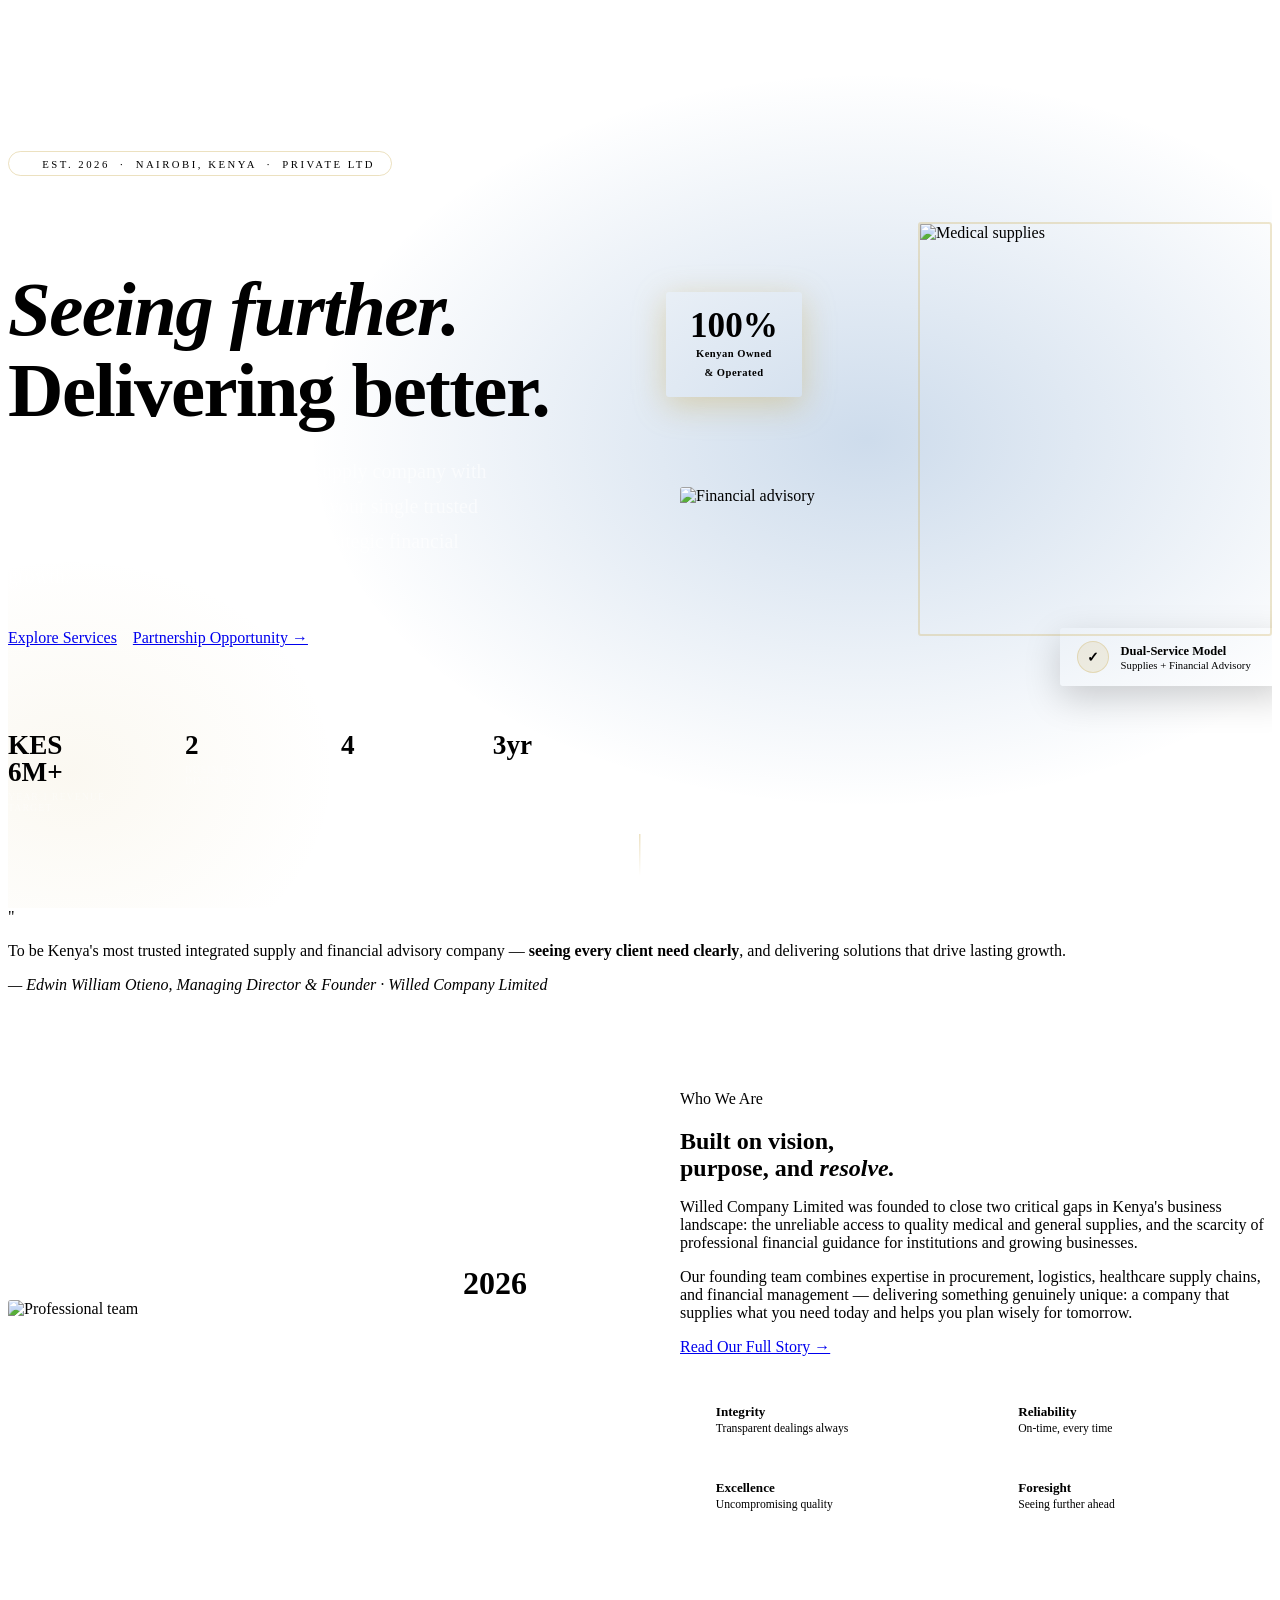
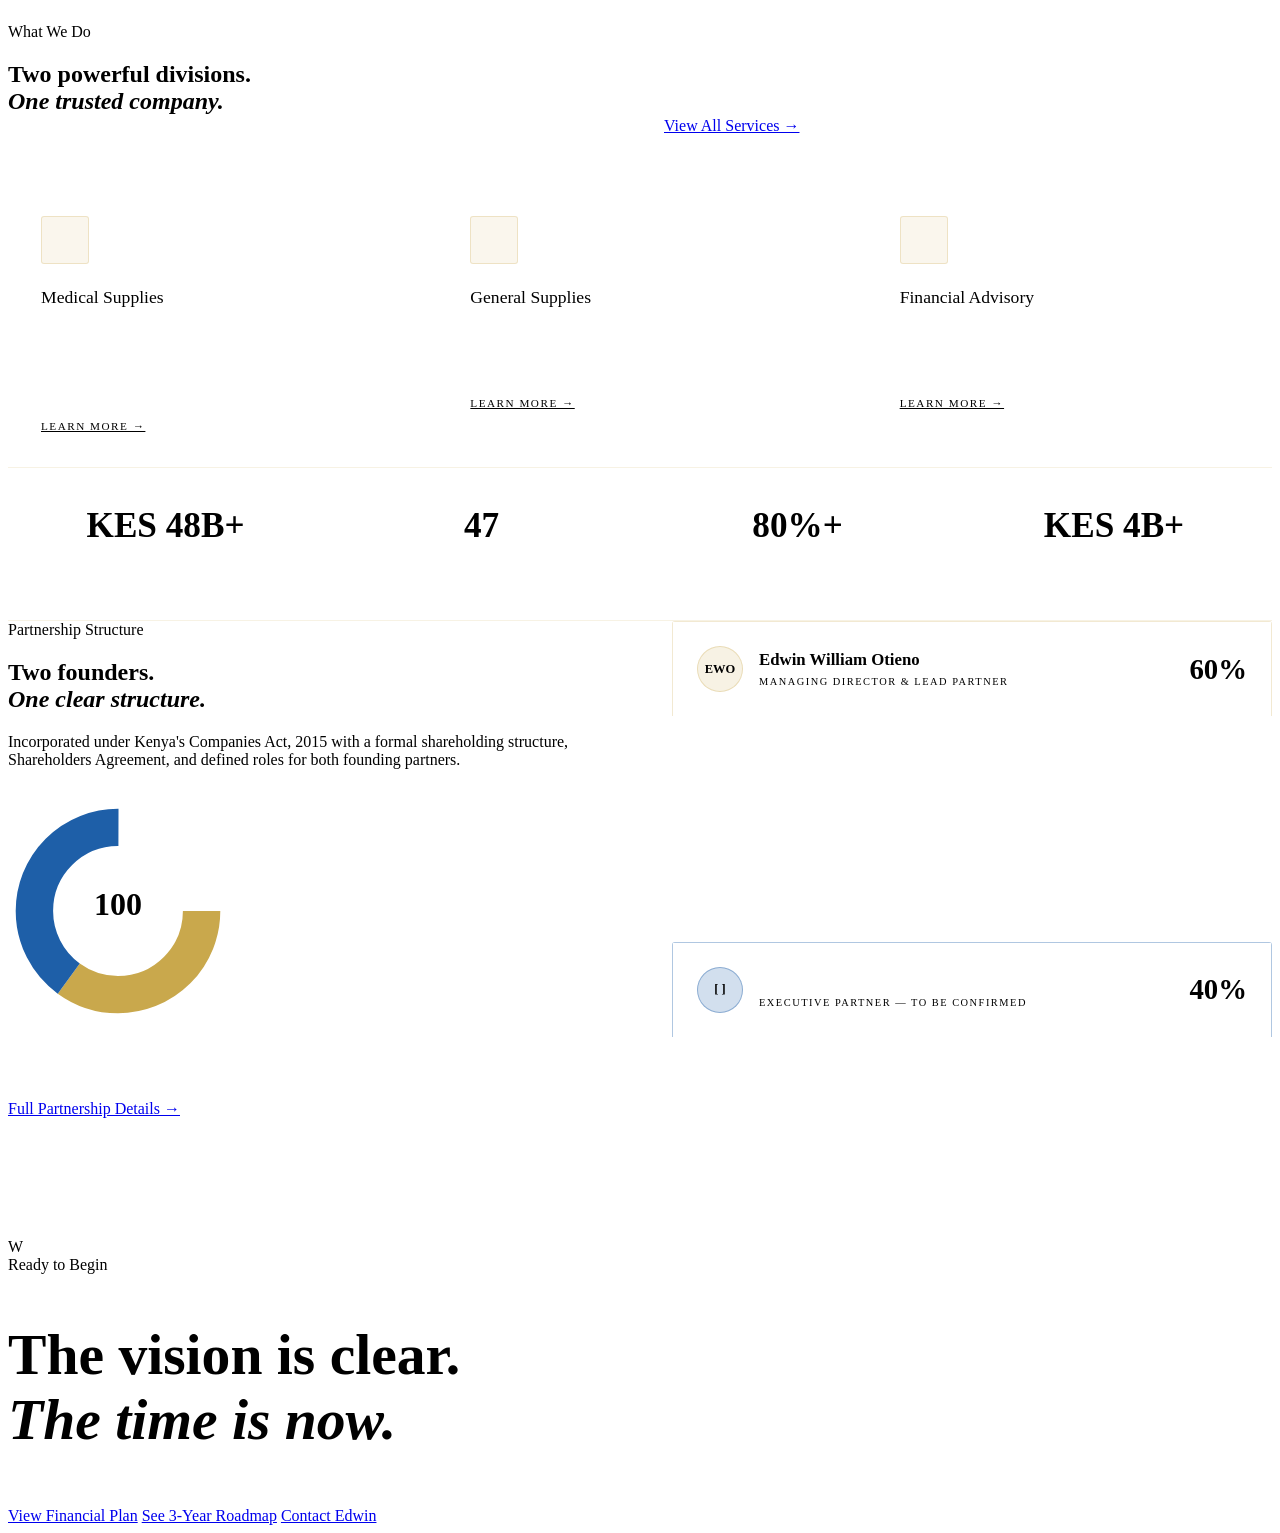
==== index.html @ 6d5617be "Launch Willed Company Limited Website" ====
<!DOCTYPE html>
<html lang="en">
<head>
<meta charset="UTF-8"/><meta name="viewport" content="width=device-width,initial-scale=1.0"/>
<meta name="description" content="Willed Company Limited — Kenya's integrated medical & general supply company with financial advisory services. Nairobi, Kenya."/>
<title>Willed Company Limited | Home</title>
<link rel="stylesheet" href="css/style.css"/>
<style>
/* ── HERO ── */
#hero {
  min-height:100vh; background:var(--navy);
  display:flex; align-items:center;
  position:relative; overflow:hidden;
}
.hero-grid { position:absolute;inset:0;opacity:0.038; background-image:linear-gradient(rgba(255,255,255,1) 1px,transparent 1px),linear-gradient(90deg,rgba(255,255,255,1) 1px,transparent 1px); background-size:60px 60px; }
.hero-glow { position:absolute;inset:0; background:radial-gradient(ellipse 65% 60% at 68% 48%,rgba(30,95,168,0.22) 0%,transparent 68%), radial-gradient(ellipse 35% 40% at 5% 85%,rgba(201,168,76,0.08) 0%,transparent 60%); }
.hero-inner { position:relative;z-index:2; padding-top:7rem;padding-bottom:4rem; display:grid;grid-template-columns:1fr 1fr;gap:5rem;align-items:center; }
.hero-pill { display:inline-flex;align-items:center;gap:0.7rem; padding:0.35rem 1rem; border:1px solid rgba(201,168,76,0.35);border-radius:20px; margin-bottom:1.8rem; }
.hero-pill-dot { width:6px;height:6px;border-radius:50%;background:var(--gold);animation:blinkDot 2s infinite; }
.hero-pill span { font-size:0.67rem;letter-spacing:2.5px;text-transform:uppercase;color:var(--gold); }
.hero-title { font-family:'Playfair Display',serif;font-size:clamp(3.2rem,6vw,5.2rem);font-weight:900;line-height:1.06;color:var(--white);margin-bottom:1.4rem;letter-spacing:-0.02em; }
.hero-title em { font-style:italic;color:var(--gold); }
.hero-subtitle { font-family:'Cormorant Garamond',serif;font-size:1.25rem;font-weight:300;color:rgba(255,255,255,0.58);line-height:1.75;margin-bottom:2.2rem;max-width:480px; }
.hero-btns { display:flex;gap:1rem;flex-wrap:wrap;margin-bottom:3rem; }
.hero-metrics { display:flex;gap:0;padding-top:2.2rem;border-top:1px solid rgba(255,255,255,0.07); }
.hm { padding:0 2.2rem 0 0; }
.hm:first-child { padding-left:0; }
.hm-num { font-family:'Playfair Display',serif;font-size:1.7rem;font-weight:700;color:var(--gold);line-height:1; }
.hm-label { font-size:0.62rem;letter-spacing:1px;text-transform:uppercase;color:rgba(255,255,255,0.38);margin-top:0.3rem; }
.hm-sep { width:1px;height:44px;background:rgba(255,255,255,0.1);margin:0 2rem 0 0;flex-shrink:0; }
/* Hero visual */
.hero-visual { position:relative; }
.hv-stack { position:relative;height:520px; }
.hv-main { position:absolute;right:0;top:0;width:350px;height:410px;border-radius:3px;overflow:hidden;border:2px solid rgba(201,168,76,0.28); }
.hv-main img { width:100%;height:100%;object-fit:cover; }
.hv-sec { position:absolute;left:0;bottom:0;width:210px;height:255px;border-radius:3px;overflow:hidden;outline:6px solid var(--navy);border:2px solid var(--navy2); }
.hv-sec img { width:100%;height:100%;object-fit:cover; }
.hv-badge { position:absolute;top:70px;left:-14px;z-index:10;background:var(--gold);color:var(--navy);padding:1rem 1.5rem;border-radius:3px;box-shadow:0 8px 32px rgba(201,168,76,0.4);text-align:center; }
.hv-badge-num { font-family:'Playfair Display',serif;font-size:2.2rem;font-weight:700;line-height:1;display:block; }
.hv-badge-txt { font-size:0.66rem;font-weight:600;letter-spacing:0.5px;line-height:1.4; }
.hv-chip { position:absolute;bottom:56px;right:-18px;z-index:10;background:var(--white);padding:0.8rem 1.1rem;border-radius:3px;box-shadow:0 12px 36px rgba(0,0,0,0.18);display:flex;align-items:center;gap:0.7rem;min-width:195px; }
.hv-chip-dot { width:30px;height:30px;border-radius:50%;background:rgba(201,168,76,0.14);border:1px solid rgba(201,168,76,0.3);display:flex;align-items:center;justify-content:center;color:var(--gold);font-weight:700;font-size:0.85rem;flex-shrink:0; }
.hv-chip-title { font-size:0.78rem;font-weight:600;color:var(--navy);line-height:1.2; }
.hv-chip-sub { font-size:0.67rem;color:var(--gray); }
.scroll-hint { position:absolute;bottom:2rem;left:50%;transform:translateX(-50%);display:flex;flex-direction:column;align-items:center;gap:0.5rem;z-index:5; }
.scroll-hint span { font-size:0.6rem;letter-spacing:2.5px;text-transform:uppercase;color:rgba(255,255,255,0.25); }
.scroll-line { width:1px;height:42px;background:linear-gradient(to bottom,rgba(201,168,76,0.5),transparent);animation:scrollLine 2s infinite; }

/* ── ABOUT STRIP ── */
.about-strip { display:grid;grid-template-columns:1fr 1fr;gap:5rem;align-items:center;padding:6rem 0; }
.about-img-wrap { position:relative; }
.about-img-wrap img { width:100%;height:460px;object-fit:cover;border-radius:3px; }
.about-img-frame { position:absolute;top:-14px;left:-14px;right:14px;bottom:14px;border:2px solid var(--gold);border-radius:3px;z-index:-1; }
.about-corner-tag { position:absolute;bottom:-18px;right:-18px;background:var(--navy);padding:1.4rem 1.8rem;border-radius:3px;border-left:4px solid var(--gold); }
.act-num { font-family:'Playfair Display',serif;font-size:2rem;color:var(--gold);font-weight:700;line-height:1; }
.act-label { font-size:0.65rem;letter-spacing:1.5px;text-transform:uppercase;color:rgba(255,255,255,0.45);margin-top:0.2rem; }
.values-row { display:grid;grid-template-columns:1fr 1fr;gap:0.8rem;margin-top:2rem; }
.value-item { padding:1rem;background:var(--white);border-left:3px solid var(--gold);border-radius:0 3px 3px 0;display:flex;gap:0.8rem;align-items:flex-start; }
.vi-dot { width:7px;height:7px;border-radius:50%;background:var(--gold);flex-shrink:0;margin-top:0.35rem; }
.vi-title { font-size:0.82rem;font-weight:600;color:var(--navy); }
.vi-desc { font-size:0.73rem;color:var(--gray);margin-top:0.15rem; }

/* ── SERVICES PREVIEW ── */
.svc-preview-grid { display:grid;grid-template-columns:repeat(3,1fr);gap:1.5rem;margin-top:3rem; }
.svc-prev-card { background:rgba(255,255,255,0.04);border:1px solid rgba(255,255,255,0.06);border-radius:3px;padding:2rem;transition:all 0.3s;position:relative;overflow:hidden; }
.svc-prev-card::before { content:'';position:absolute;inset:0 auto auto 0;width:3px;height:0;background:var(--gold);transition:height 0.4s; }
.svc-prev-card:hover { background:rgba(255,255,255,0.07); }
.svc-prev-card:hover::before { height:100%; }
.spc-icon { width:46px;height:46px;background:rgba(201,168,76,0.1);border:1px solid rgba(201,168,76,0.25);border-radius:3px;display:flex;align-items:center;justify-content:center;margin-bottom:1.4rem; }
.spc-icon svg { width:20px;height:20px;stroke:var(--gold);fill:none;stroke-width:1.5;stroke-linecap:round;stroke-linejoin:round; }
.spc-title { font-family:'Playfair Display',serif;font-size:1.1rem;color:var(--white);margin-bottom:0.6rem; }
.spc-text { font-size:0.8rem;color:rgba(255,255,255,0.48);line-height:1.75; }
.spc-link { display:inline-flex;align-items:center;gap:0.4rem;font-size:0.7rem;letter-spacing:1.5px;text-transform:uppercase;color:var(--gold);margin-top:1.2rem;transition:gap 0.3s; }
.svc-prev-card:hover .spc-link { gap:0.7rem; }

/* ── STATS BAND ── */
.stats-band { background:var(--navy2);border-top:1px solid rgba(201,168,76,0.15);border-bottom:1px solid rgba(201,168,76,0.15); }
.stats-row { display:grid;grid-template-columns:repeat(4,1fr); }
.stat-cell { padding:2.5rem 2rem;text-align:center;border-right:1px solid rgba(255,255,255,0.06); }
.stat-cell:last-child { border-right:none; }
.stat-num { font-family:'Playfair Display',serif;font-size:2.2rem;font-weight:700;color:var(--gold);line-height:1; }
.stat-label { font-size:0.66rem;letter-spacing:1.5px;text-transform:uppercase;color:rgba(255,255,255,0.4);margin-top:0.5rem;line-height:1.4; }

/* ── PARTNERSHIP PREVIEW ── */
.partner-preview { display:grid;grid-template-columns:1fr 1fr;gap:4rem;align-items:start; }
.donut-wrap { position:relative;width:220px;height:220px;margin:2rem 0; }
.donut-wrap svg { width:100%;height:100%; }
.donut-center { position:absolute;inset:0;display:flex;flex-direction:column;align-items:center;justify-content:center; }
.donut-num { font-family:'Playfair Display',serif;font-size:2rem;color:var(--white);font-weight:700;line-height:1; }
.donut-label { font-size:0.62rem;letter-spacing:1px;text-transform:uppercase;color:rgba(255,255,255,0.4);margin-top:0.2rem; }
.ownership-legend { display:flex;flex-direction:column;gap:0.9rem;margin-top:1rem; }
.ol-item { display:flex;align-items:center;gap:0.9rem;font-size:0.82rem;color:rgba(255,255,255,0.65); }
.ol-dot { width:12px;height:12px;border-radius:2px;flex-shrink:0; }
.partner-cards-col { display:flex;flex-direction:column;gap:1.5rem; }
.pc-mini { border-radius:3px;overflow:hidden; }
.pc-mini-head { padding:1.5rem;background:rgba(255,255,255,0.05);border:1px solid rgba(201,168,76,0.25);border-bottom:none;display:flex;align-items:center;gap:1rem; }
.pc-mini-head.blue-head { border-color:rgba(30,95,168,0.35); }
.pc-initials { width:44px;height:44px;border-radius:50%;display:flex;align-items:center;justify-content:center;font-weight:700;font-size:0.78rem;flex-shrink:0;background:rgba(201,168,76,0.15);border:1px solid rgba(201,168,76,0.3);color:var(--gold); }
.pc-initials.blue { background:rgba(30,95,168,0.2);border-color:rgba(30,95,168,0.4);color:var(--blue); }
.pc-meta strong { display:block;font-family:'Playfair Display',serif;font-size:1.05rem;color:var(--white);margin-bottom:0.1rem; }
.pc-meta span { font-size:0.65rem;letter-spacing:1.5px;text-transform:uppercase;color:var(--gold); }
.pc-meta span.blue-role { color:var(--blue); }
.pc-share-badge { margin-left:auto;font-family:'Playfair Display',serif;font-size:1.8rem;font-weight:700;color:var(--gold); }
.pc-share-badge.blue { color:var(--blue); }
.pc-mini-body { padding:1.2rem 1.5rem;background:rgba(255,255,255,0.02);border:1px solid rgba(255,255,255,0.07);border-top:none; }
.pc-mini-body li { font-size:0.78rem;color:rgba(255,255,255,0.5);padding:0.32rem 0;display:flex;gap:0.5rem;border-bottom:1px solid rgba(255,255,255,0.04); }
.pc-mini-body li:last-child { border-bottom:none; }
.pc-mini-body li::before { content:'→';color:var(--gold);flex-shrink:0; }

/* ── RESPONSIVE ── */
@media(max-width:1024px) {
  .hero-inner,.about-strip,.partner-preview { grid-template-columns:1fr; }
  .hero-visual { display:none; }
  .svc-preview-grid { grid-template-columns:1fr 1fr; }
  .stats-row { grid-template-columns:repeat(2,1fr); }
}
@media(max-width:600px) {
  .svc-preview-grid,.values-row { grid-template-columns:1fr; }
  .stats-row { grid-template-columns:1fr 1fr; }
}
</style>
</head>
<body>

<!-- ── HERO ─────────────────────────────────────── -->
<section id="hero">
  <div class="hero-grid"></div>
  <div class="hero-glow"></div>
  <div class="wrap">
    <div class="hero-inner">
      <div>
        <div class="hero-pill hero-anim">
          <div class="hero-pill-dot"></div>
          <span>Est. 2026 &nbsp;·&nbsp; Nairobi, Kenya &nbsp;·&nbsp; Private Ltd</span>
        </div>
        <h1 class="hero-title hero-anim hero-anim-d1">
          <em>Seeing further.</em><br>Delivering better.
        </h1>
        <p class="hero-subtitle hero-anim hero-anim-d2">
          Kenya's integrated medical &amp; general supply company with a built-in financial advisory division — your single trusted partner for operational excellence and strategic financial growth.
        </p>
        <div class="hero-btns hero-anim hero-anim-d3">
          <a href="pages/services.html" class="btn btn-gold">Explore Services</a>
          <a href="pages/partnership.html" class="btn btn-outline">Partnership Opportunity →</a>
        </div>
        <div class="hero-metrics hero-anim hero-anim-d4">
          <div class="hm"><div class="hm-num">KES 6M+</div><div class="hm-label">Year 1 Revenue Target</div></div>
          <div class="hm-sep"></div>
          <div class="hm"><div class="hm-num">2</div><div class="hm-label">Business Divisions</div></div>
          <div class="hm-sep"></div>
          <div class="hm"><div class="hm-num">4</div><div class="hm-label">Market Segments</div></div>
          <div class="hm-sep"></div>
          <div class="hm"><div class="hm-num">3yr</div><div class="hm-label">Strategic Plan</div></div>
        </div>
      </div>
      <div class="hero-visual hero-anim hero-anim-d2">
        <div class="hv-stack">
          <div class="hv-main"><img src="https://images.unsplash.com/photo-1631563019676-dade0dbdb8f4?w=700&q=80" alt="Medical supplies"/></div>
          <div class="hv-sec"><img src="https://images.unsplash.com/photo-1554224155-6726b3ff858f?w=500&q=80" alt="Financial advisory"/></div>
          <div class="hv-badge"><span class="hv-badge-num">100%</span><span class="hv-badge-txt">Kenyan Owned<br>&amp; Operated</span></div>
          <div class="hv-chip">
            <div class="hv-chip-dot">✓</div>
            <div><div class="hv-chip-title">Dual-Service Model</div><div class="hv-chip-sub">Supplies + Financial Advisory</div></div>
          </div>
        </div>
      </div>
    </div>
  </div>
  <div class="scroll-hint"><span>Scroll to explore</span><div class="scroll-line"></div></div>
</section>

<!-- ── VISION BAND ─────────────────────────────── -->
<div class="vision-band">
  <div class="vision-band-inner">
    <div class="vision-qmark">"</div>
    <div>
      <p class="vision-quote">To be Kenya's most trusted integrated supply and financial advisory company — <strong>seeing every client need clearly</strong>, and delivering solutions that drive lasting growth.</p>
      <cite class="vision-cite">— Edwin William Otieno, Managing Director &amp; Founder · Willed Company Limited</cite>
    </div>
  </div>
</div>

<!-- ── ABOUT STRIP ─────────────────────────────── -->
<section class="section section-cream">
  <div class="wrap">
    <div class="about-strip">
      <div class="about-img-wrap anim">
        <img src="https://images.unsplash.com/photo-1573496359142-b8d87734a5a2?w=800&q=80" alt="Professional team"/>
        <div class="about-img-frame"></div>
        <div class="about-corner-tag">
          <div class="act-num">2026</div>
          <div class="act-label">Founded · Nairobi</div>
        </div>
      </div>
      <div class="anim anim-d1">
        <div class="eyebrow"><div class="eyebrow-bar"></div>Who We Are</div>
        <h2 class="heading" style="margin-bottom:1rem;">Built on vision,<br>purpose, and <em>resolve.</em></h2>
        <p class="body-copy">Willed Company Limited was founded to close two critical gaps in Kenya's business landscape: the unreliable access to quality medical and general supplies, and the scarcity of professional financial guidance for institutions and growing businesses.</p>
        <p class="body-copy">Our founding team combines expertise in procurement, logistics, healthcare supply chains, and financial management — delivering something genuinely unique: a company that supplies what you need today and helps you plan wisely for tomorrow.</p>
        <a href="pages/about.html" class="btn btn-outline-dark" style="margin-top:1.8rem;">Read Our Full Story →</a>
        <div class="values-row" style="margin-top:2rem;">
          <div class="value-item anim anim-d2"><div class="vi-dot"></div><div><div class="vi-title">Integrity</div><div class="vi-desc">Transparent dealings always</div></div></div>
          <div class="value-item anim anim-d2"><div class="vi-dot"></div><div><div class="vi-title">Reliability</div><div class="vi-desc">On-time, every time</div></div></div>
          <div class="value-item anim anim-d3"><div class="vi-dot"></div><div><div class="vi-title">Excellence</div><div class="vi-desc">Uncompromising quality</div></div></div>
          <div class="value-item anim anim-d3"><div class="vi-dot"></div><div><div class="vi-title">Foresight</div><div class="vi-desc">Seeing further ahead</div></div></div>
        </div>
      </div>
    </div>
  </div>
</section>

<!-- ── SERVICES PREVIEW ────────────────────────── -->
<section class="section section-dark">
  <div class="wrap">
    <div class="anim" style="display:grid;grid-template-columns:1fr 1fr;gap:3rem;align-items:end;margin-bottom:0;">
      <div>
        <div class="eyebrow"><div class="eyebrow-bar"></div>What We Do</div>
        <h2 class="heading light">Two powerful divisions.<br><em>One trusted company.</em></h2>
      </div>
      <div>
        <p class="subhead muted" style="color:rgba(255,255,255,0.5);">From medical consumables to financial strategy — Willed Company Limited covers every angle of your operational and financial needs.</p>
        <a href="pages/services.html" class="btn btn-gold" style="margin-top:1.5rem;">View All Services →</a>
      </div>
    </div>
    <div class="svc-preview-grid">
      <div class="svc-prev-card anim anim-d1">
        <div class="spc-icon"><svg viewBox="0 0 24 24"><path d="M12 2L2 7l10 5 10-5-10-5zM2 17l10 5 10-5M2 12l10 5 10-5"/></svg></div>
        <div class="spc-title">Medical Supplies</div>
        <p class="spc-text">PPE, pharmaceutical consumables, diagnostic supplies, surgical sundries, medical devices — quality-assured and delivered on time.</p>
        <a href="pages/services.html" class="spc-link">Learn More →</a>
      </div>
      <div class="svc-prev-card anim anim-d2">
        <div class="spc-icon"><svg viewBox="0 0 24 24"><path d="M3 9l9-7 9 7v11a2 2 0 01-2 2H5a2 2 0 01-2-2z"/><polyline points="9 22 9 12 15 12 15 22"/></svg></div>
        <div class="spc-title">General Supplies</div>
        <p class="spc-text">Office stationery, cleaning products, catering supplies, safety equipment — institutional procurement simplified.</p>
        <a href="pages/services.html" class="spc-link">Learn More →</a>
      </div>
      <div class="svc-prev-card anim anim-d3">
        <div class="spc-icon"><svg viewBox="0 0 24 24"><polyline points="22 12 18 12 15 21 9 3 6 12 2 12"/></svg></div>
        <div class="spc-title">Financial Advisory</div>
        <p class="spc-text">Cash flow management, procurement budgeting, investment advisory, tender financial support — your financial partner.</p>
        <a href="pages/services.html" class="spc-link">Learn More →</a>
      </div>
    </div>
  </div>
</section>

<!-- ── STATS BAND ──────────────────────────────── -->
<div class="stats-band">
  <div class="wrap">
    <div class="stats-row">
      <div class="stat-cell anim"><div class="stat-num">KES 48B+</div><div class="stat-label">Public Medical Supply Market</div></div>
      <div class="stat-cell anim anim-d1"><div class="stat-num">47</div><div class="stat-label">Counties with Growing Procurement</div></div>
      <div class="stat-cell anim anim-d2"><div class="stat-num">80%+</div><div class="stat-label">SMEs Lacking Financial Advisory</div></div>
      <div class="stat-cell anim anim-d3"><div class="stat-num">KES 4B+</div><div class="stat-label">Financial Advisory Market Gap</div></div>
    </div>
  </div>
</div>

<!-- ── PARTNERSHIP PREVIEW ─────────────────────── -->
<section class="section section-dark">
  <div class="wrap">
    <div class="partner-preview">
      <div class="anim">
        <div class="eyebrow"><div class="eyebrow-bar"></div>Partnership Structure</div>
        <h2 class="heading light">Two founders.<br><em>One clear structure.</em></h2>
        <div class="divider"></div>
        <p class="body-copy light" style="margin-bottom:1.5rem;">Incorporated under Kenya's Companies Act, 2015 with a formal shareholding structure, Shareholders Agreement, and defined roles for both founding partners.</p>
        <div class="donut-wrap">
          <svg viewBox="0 0 200 200">
            <circle cx="100" cy="100" r="76" fill="none" stroke="rgba(255,255,255,0.05)" stroke-width="34"/>
            <circle cx="100" cy="100" r="76" fill="none" stroke="#C9A84C" stroke-width="34" stroke-dasharray="286 477" stroke-dashoffset="119" stroke-linecap="butt"/>
            <circle cx="100" cy="100" r="76" fill="none" stroke="#1E5FA8" stroke-width="34" stroke-dasharray="191 477" stroke-dashoffset="-167" stroke-linecap="butt"/>
          </svg>
          <div class="donut-center"><div class="donut-num">100</div><div class="donut-label">Total Shares</div></div>
        </div>
        <div class="ownership-legend">
          <div class="ol-item"><div class="ol-dot" style="background:var(--gold)"></div><span><strong style="color:white">Edwin William Otieno</strong> — 60 Shares (60%)</span></div>
          <div class="ol-item"><div class="ol-dot" style="background:var(--blue)"></div><span><strong style="color:white">[Partner Name]</strong> — 40 Shares (40%)</span></div>
        </div>
        <a href="pages/partnership.html" class="btn btn-gold" style="margin-top:2rem;">Full Partnership Details →</a>
      </div>
      <div class="partner-cards-col anim anim-d1">
        <div class="pc-mini">
          <div class="pc-mini-head">
            <div class="pc-initials">EWO</div>
            <div class="pc-meta"><strong>Edwin William Otieno</strong><span>Managing Director &amp; Lead Partner</span></div>
            <div class="pc-share-badge">60%</div>
          </div>
          <ul class="pc-mini-body">
            <li>Overall strategic direction &amp; vision</li>
            <li>Key institutional &amp; government relations</li>
            <li>Oversight of both business divisions</li>
            <li>Final authority on financial decisions</li>
            <li>Company signing authority</li>
          </ul>
        </div>
        <div class="pc-mini">
          <div class="pc-mini-head blue-head">
            <div class="pc-initials blue">[ ]</div>
            <div class="pc-meta"><strong style="color:rgba(255,255,255,0.75)">[Partner Name]</strong><span class="blue-role">Executive Partner — To Be Confirmed</span></div>
            <div class="pc-share-badge blue">40%</div>
          </div>
          <ul class="pc-mini-body">
            <li>Co-lead on operations &amp; supply chain</li>
            <li>Support business development efforts</li>
            <li>Manage assigned client portfolios</li>
            <li>Participate in all major decisions</li>
            <li>Responsibilities defined upon confirmation</li>
          </ul>
        </div>
      </div>
    </div>
  </div>
</section>

<!-- ── CTA BAND ────────────────────────────────── -->
<div class="cta-band">
  <div class="cta-band-bg">W</div>
  <div class="cta-band-inner anim">
    <div class="eyebrow" style="justify-content:center;"><div class="eyebrow-bar"></div>Ready to Begin</div>
    <h2 class="display light" style="font-size:clamp(2.2rem,4.5vw,3.8rem);margin-bottom:1.2rem;">The vision is clear.<br><em>The time is now.</em></h2>
    <p class="subhead" style="color:rgba(255,255,255,0.52);max-width:520px;margin:0 auto;">Willed Company Limited is at pre-launch stage. The right partner can co-build Kenya's most purposeful integrated supply and advisory business.</p>
    <div class="cta-actions">
      <a href="pages/financials.html" class="btn btn-gold">View Financial Plan</a>
      <a href="pages/roadmap.html" class="btn btn-outline">See 3-Year Roadmap</a>
      <a href="pages/contact.html" class="btn btn-outline">Contact Edwin</a>
    </div>
  </div>
</div>

<script src="js/shell.js"></script>
<script src="js/app.js"></script>
</body>
</html>
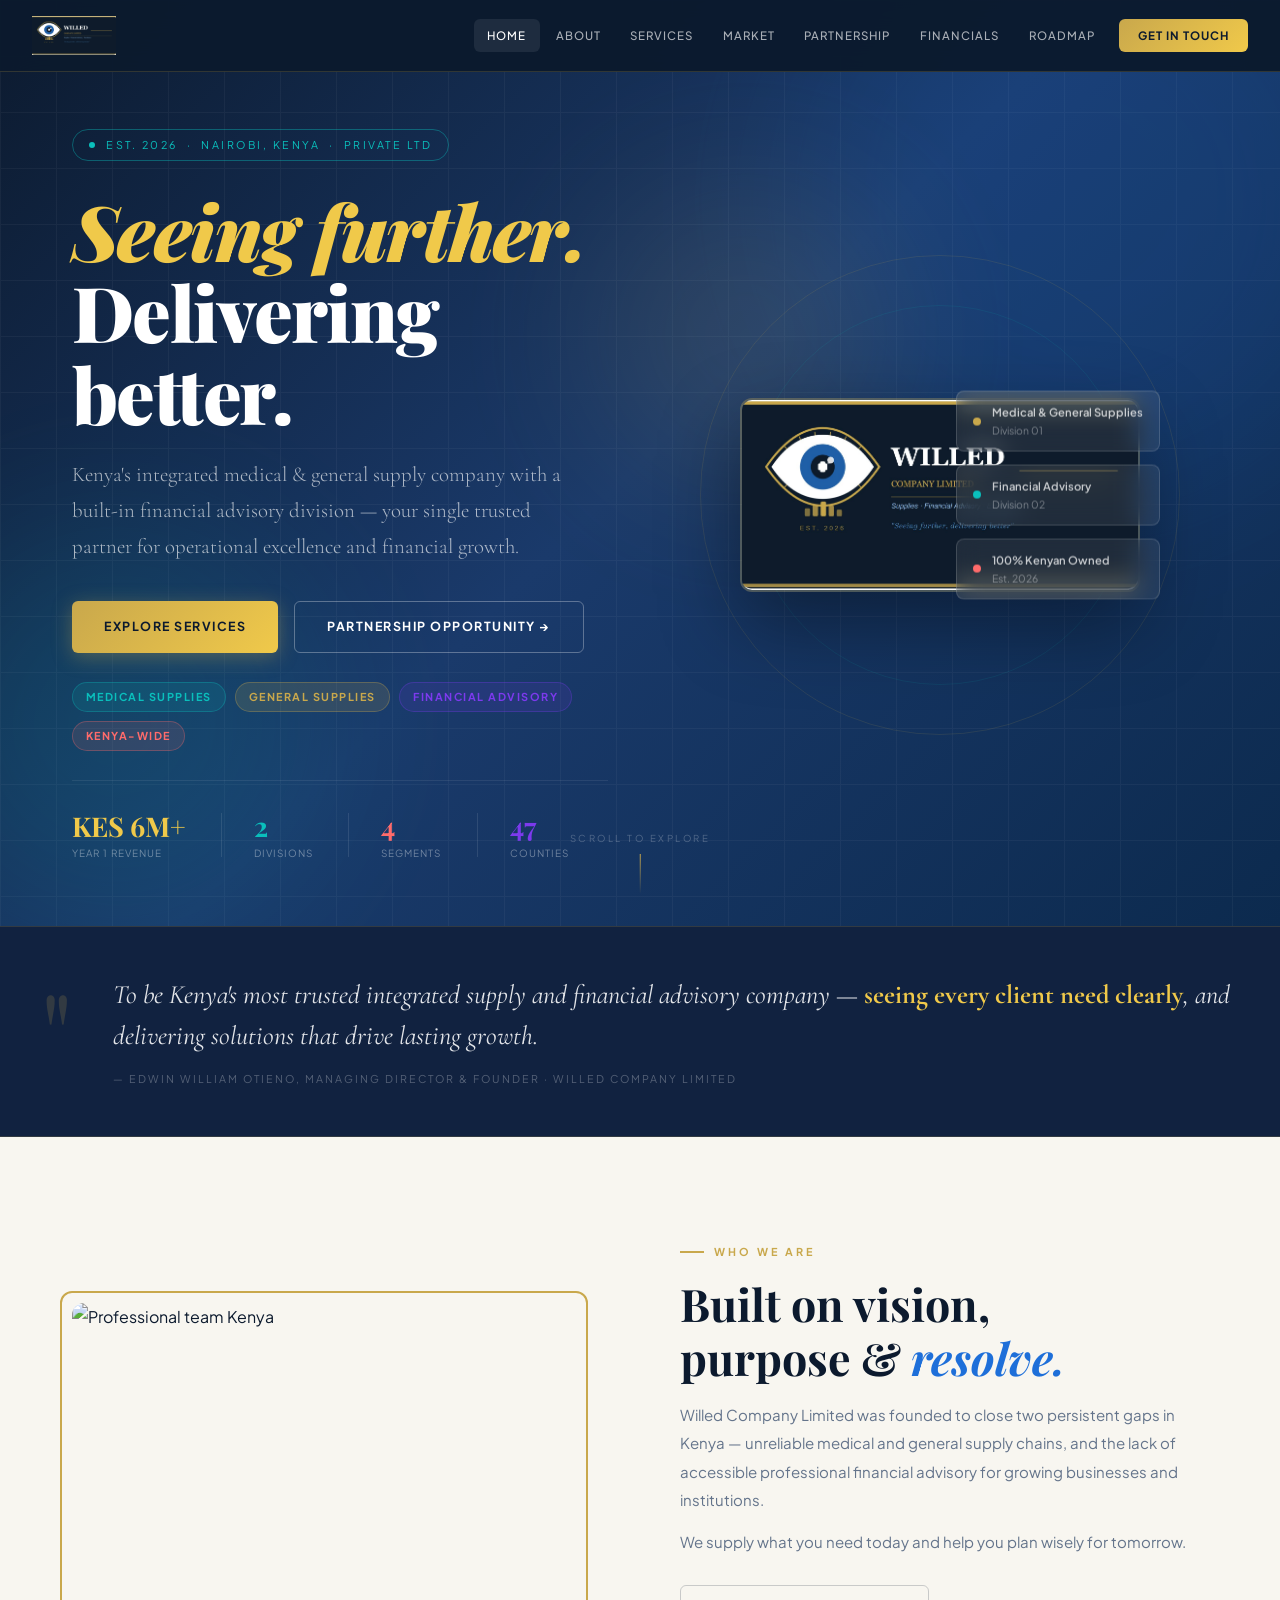
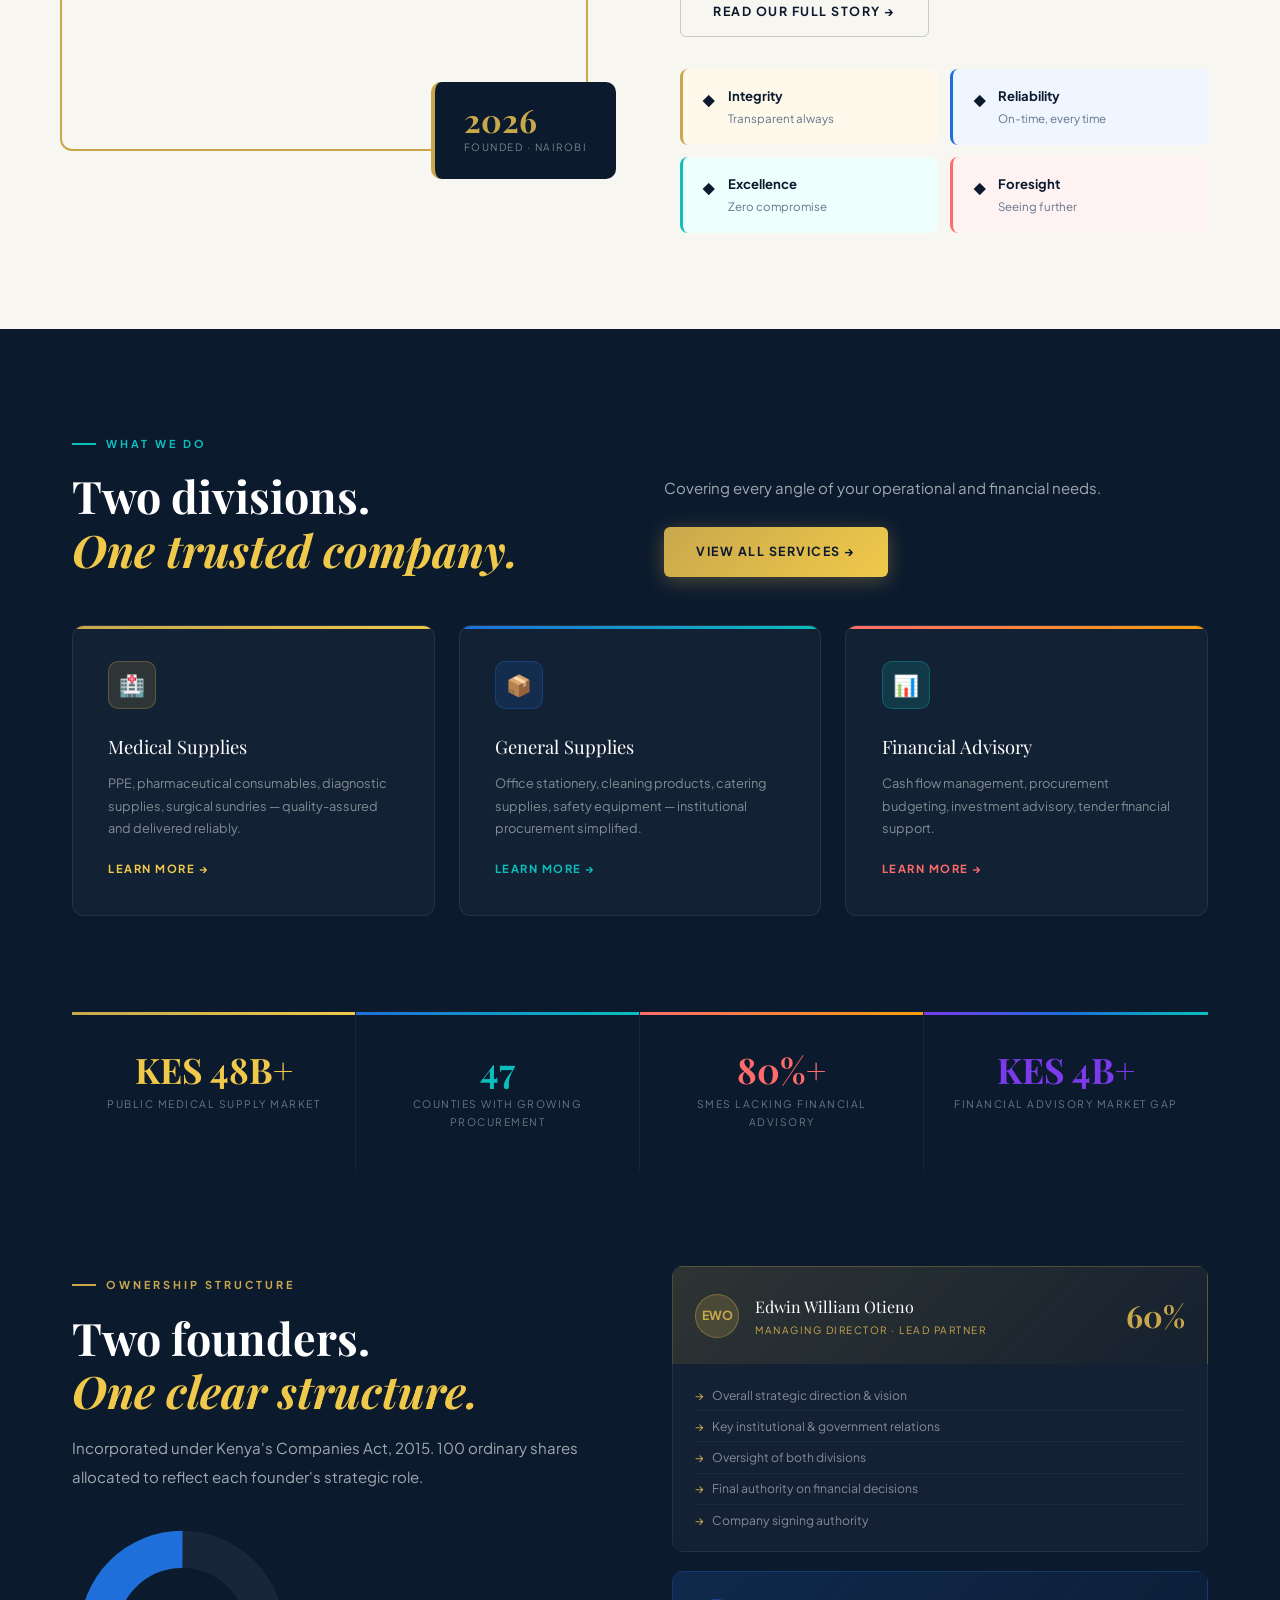
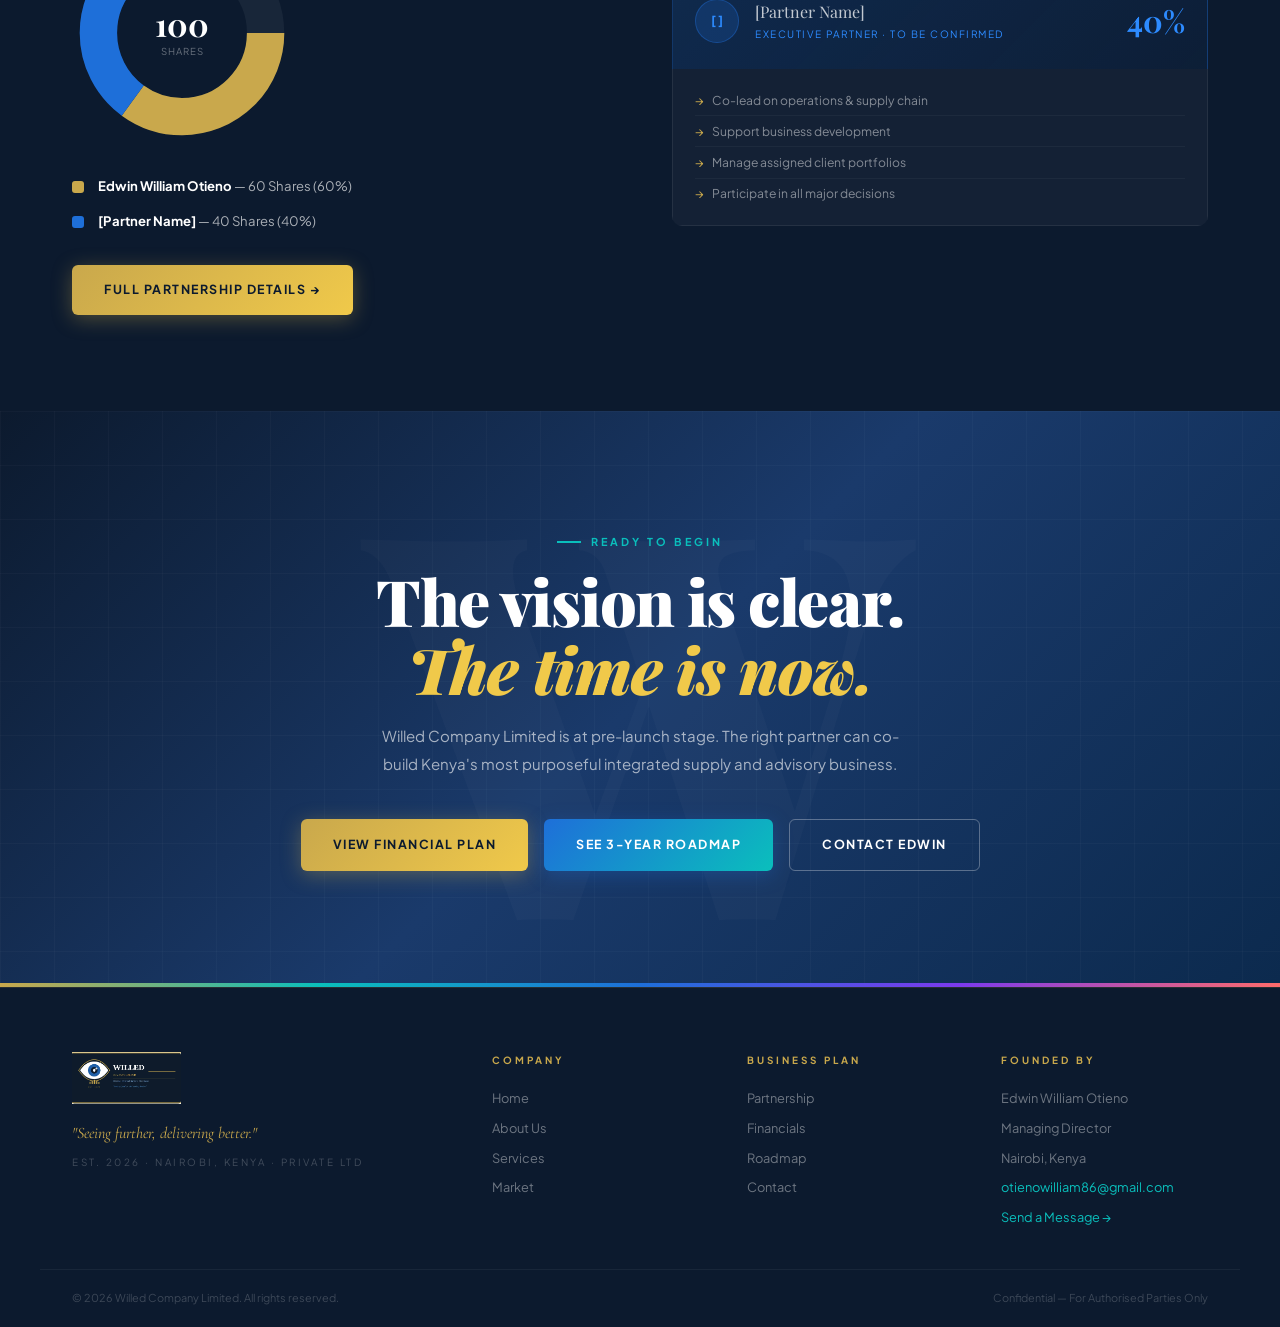
==== commit 038a07e5: "Willed Limited Company Launch" ====
--- a/index.html
+++ b/index.html
@@ -2,165 +2,162 @@
 <html lang="en">
 <head>
 <meta charset="UTF-8"/><meta name="viewport" content="width=device-width,initial-scale=1.0"/>
-<meta name="description" content="Willed Company Limited — Kenya's integrated medical & general supply company with financial advisory services. Nairobi, Kenya."/>
-<title>Willed Company Limited | Home</title>
+<meta name="description" content="Willed Company Limited — Kenya's integrated medical and general supply company with financial advisory services. Nairobi, Kenya."/>
+<title>Willed Company Limited | Seeing Further, Delivering Better</title>
 <link rel="stylesheet" href="css/style.css"/>
 <style>
-/* ── HERO ── */
-#hero {
-  min-height:100vh; background:var(--navy);
-  display:flex; align-items:center;
-  position:relative; overflow:hidden;
-}
-.hero-grid { position:absolute;inset:0;opacity:0.038; background-image:linear-gradient(rgba(255,255,255,1) 1px,transparent 1px),linear-gradient(90deg,rgba(255,255,255,1) 1px,transparent 1px); background-size:60px 60px; }
-.hero-glow { position:absolute;inset:0; background:radial-gradient(ellipse 65% 60% at 68% 48%,rgba(30,95,168,0.22) 0%,transparent 68%), radial-gradient(ellipse 35% 40% at 5% 85%,rgba(201,168,76,0.08) 0%,transparent 60%); }
-.hero-inner { position:relative;z-index:2; padding-top:7rem;padding-bottom:4rem; display:grid;grid-template-columns:1fr 1fr;gap:5rem;align-items:center; }
-.hero-pill { display:inline-flex;align-items:center;gap:0.7rem; padding:0.35rem 1rem; border:1px solid rgba(201,168,76,0.35);border-radius:20px; margin-bottom:1.8rem; }
-.hero-pill-dot { width:6px;height:6px;border-radius:50%;background:var(--gold);animation:blinkDot 2s infinite; }
-.hero-pill span { font-size:0.67rem;letter-spacing:2.5px;text-transform:uppercase;color:var(--gold); }
-.hero-title { font-family:'Playfair Display',serif;font-size:clamp(3.2rem,6vw,5.2rem);font-weight:900;line-height:1.06;color:var(--white);margin-bottom:1.4rem;letter-spacing:-0.02em; }
-.hero-title em { font-style:italic;color:var(--gold); }
-.hero-subtitle { font-family:'Cormorant Garamond',serif;font-size:1.25rem;font-weight:300;color:rgba(255,255,255,0.58);line-height:1.75;margin-bottom:2.2rem;max-width:480px; }
-.hero-btns { display:flex;gap:1rem;flex-wrap:wrap;margin-bottom:3rem; }
-.hero-metrics { display:flex;gap:0;padding-top:2.2rem;border-top:1px solid rgba(255,255,255,0.07); }
-.hm { padding:0 2.2rem 0 0; }
-.hm:first-child { padding-left:0; }
-.hm-num { font-family:'Playfair Display',serif;font-size:1.7rem;font-weight:700;color:var(--gold);line-height:1; }
-.hm-label { font-size:0.62rem;letter-spacing:1px;text-transform:uppercase;color:rgba(255,255,255,0.38);margin-top:0.3rem; }
-.hm-sep { width:1px;height:44px;background:rgba(255,255,255,0.1);margin:0 2rem 0 0;flex-shrink:0; }
-/* Hero visual */
-.hero-visual { position:relative; }
-.hv-stack { position:relative;height:520px; }
-.hv-main { position:absolute;right:0;top:0;width:350px;height:410px;border-radius:3px;overflow:hidden;border:2px solid rgba(201,168,76,0.28); }
-.hv-main img { width:100%;height:100%;object-fit:cover; }
-.hv-sec { position:absolute;left:0;bottom:0;width:210px;height:255px;border-radius:3px;overflow:hidden;outline:6px solid var(--navy);border:2px solid var(--navy2); }
-.hv-sec img { width:100%;height:100%;object-fit:cover; }
-.hv-badge { position:absolute;top:70px;left:-14px;z-index:10;background:var(--gold);color:var(--navy);padding:1rem 1.5rem;border-radius:3px;box-shadow:0 8px 32px rgba(201,168,76,0.4);text-align:center; }
-.hv-badge-num { font-family:'Playfair Display',serif;font-size:2.2rem;font-weight:700;line-height:1;display:block; }
-.hv-badge-txt { font-size:0.66rem;font-weight:600;letter-spacing:0.5px;line-height:1.4; }
-.hv-chip { position:absolute;bottom:56px;right:-18px;z-index:10;background:var(--white);padding:0.8rem 1.1rem;border-radius:3px;box-shadow:0 12px 36px rgba(0,0,0,0.18);display:flex;align-items:center;gap:0.7rem;min-width:195px; }
-.hv-chip-dot { width:30px;height:30px;border-radius:50%;background:rgba(201,168,76,0.14);border:1px solid rgba(201,168,76,0.3);display:flex;align-items:center;justify-content:center;color:var(--gold);font-weight:700;font-size:0.85rem;flex-shrink:0; }
-.hv-chip-title { font-size:0.78rem;font-weight:600;color:var(--navy);line-height:1.2; }
-.hv-chip-sub { font-size:0.67rem;color:var(--gray); }
-.scroll-hint { position:absolute;bottom:2rem;left:50%;transform:translateX(-50%);display:flex;flex-direction:column;align-items:center;gap:0.5rem;z-index:5; }
-.scroll-hint span { font-size:0.6rem;letter-spacing:2.5px;text-transform:uppercase;color:rgba(255,255,255,0.25); }
-.scroll-line { width:1px;height:42px;background:linear-gradient(to bottom,rgba(201,168,76,0.5),transparent);animation:scrollLine 2s infinite; }
-
-/* ── ABOUT STRIP ── */
-.about-strip { display:grid;grid-template-columns:1fr 1fr;gap:5rem;align-items:center;padding:6rem 0; }
-.about-img-wrap { position:relative; }
-.about-img-wrap img { width:100%;height:460px;object-fit:cover;border-radius:3px; }
-.about-img-frame { position:absolute;top:-14px;left:-14px;right:14px;bottom:14px;border:2px solid var(--gold);border-radius:3px;z-index:-1; }
-.about-corner-tag { position:absolute;bottom:-18px;right:-18px;background:var(--navy);padding:1.4rem 1.8rem;border-radius:3px;border-left:4px solid var(--gold); }
-.act-num { font-family:'Playfair Display',serif;font-size:2rem;color:var(--gold);font-weight:700;line-height:1; }
-.act-label { font-size:0.65rem;letter-spacing:1.5px;text-transform:uppercase;color:rgba(255,255,255,0.45);margin-top:0.2rem; }
-.values-row { display:grid;grid-template-columns:1fr 1fr;gap:0.8rem;margin-top:2rem; }
-.value-item { padding:1rem;background:var(--white);border-left:3px solid var(--gold);border-radius:0 3px 3px 0;display:flex;gap:0.8rem;align-items:flex-start; }
-.vi-dot { width:7px;height:7px;border-radius:50%;background:var(--gold);flex-shrink:0;margin-top:0.35rem; }
-.vi-title { font-size:0.82rem;font-weight:600;color:var(--navy); }
-.vi-desc { font-size:0.73rem;color:var(--gray);margin-top:0.15rem; }
-
-/* ── SERVICES PREVIEW ── */
-.svc-preview-grid { display:grid;grid-template-columns:repeat(3,1fr);gap:1.5rem;margin-top:3rem; }
-.svc-prev-card { background:rgba(255,255,255,0.04);border:1px solid rgba(255,255,255,0.06);border-radius:3px;padding:2rem;transition:all 0.3s;position:relative;overflow:hidden; }
-.svc-prev-card::before { content:'';position:absolute;inset:0 auto auto 0;width:3px;height:0;background:var(--gold);transition:height 0.4s; }
-.svc-prev-card:hover { background:rgba(255,255,255,0.07); }
-.svc-prev-card:hover::before { height:100%; }
-.spc-icon { width:46px;height:46px;background:rgba(201,168,76,0.1);border:1px solid rgba(201,168,76,0.25);border-radius:3px;display:flex;align-items:center;justify-content:center;margin-bottom:1.4rem; }
-.spc-icon svg { width:20px;height:20px;stroke:var(--gold);fill:none;stroke-width:1.5;stroke-linecap:round;stroke-linejoin:round; }
-.spc-title { font-family:'Playfair Display',serif;font-size:1.1rem;color:var(--white);margin-bottom:0.6rem; }
-.spc-text { font-size:0.8rem;color:rgba(255,255,255,0.48);line-height:1.75; }
-.spc-link { display:inline-flex;align-items:center;gap:0.4rem;font-size:0.7rem;letter-spacing:1.5px;text-transform:uppercase;color:var(--gold);margin-top:1.2rem;transition:gap 0.3s; }
-.svc-prev-card:hover .spc-link { gap:0.7rem; }
-
-/* ── STATS BAND ── */
-.stats-band { background:var(--navy2);border-top:1px solid rgba(201,168,76,0.15);border-bottom:1px solid rgba(201,168,76,0.15); }
-.stats-row { display:grid;grid-template-columns:repeat(4,1fr); }
-.stat-cell { padding:2.5rem 2rem;text-align:center;border-right:1px solid rgba(255,255,255,0.06); }
-.stat-cell:last-child { border-right:none; }
-.stat-num { font-family:'Playfair Display',serif;font-size:2.2rem;font-weight:700;color:var(--gold);line-height:1; }
-.stat-label { font-size:0.66rem;letter-spacing:1.5px;text-transform:uppercase;color:rgba(255,255,255,0.4);margin-top:0.5rem;line-height:1.4; }
-
-/* ── PARTNERSHIP PREVIEW ── */
-.partner-preview { display:grid;grid-template-columns:1fr 1fr;gap:4rem;align-items:start; }
-.donut-wrap { position:relative;width:220px;height:220px;margin:2rem 0; }
-.donut-wrap svg { width:100%;height:100%; }
-.donut-center { position:absolute;inset:0;display:flex;flex-direction:column;align-items:center;justify-content:center; }
-.donut-num { font-family:'Playfair Display',serif;font-size:2rem;color:var(--white);font-weight:700;line-height:1; }
-.donut-label { font-size:0.62rem;letter-spacing:1px;text-transform:uppercase;color:rgba(255,255,255,0.4);margin-top:0.2rem; }
-.ownership-legend { display:flex;flex-direction:column;gap:0.9rem;margin-top:1rem; }
-.ol-item { display:flex;align-items:center;gap:0.9rem;font-size:0.82rem;color:rgba(255,255,255,0.65); }
-.ol-dot { width:12px;height:12px;border-radius:2px;flex-shrink:0; }
-.partner-cards-col { display:flex;flex-direction:column;gap:1.5rem; }
-.pc-mini { border-radius:3px;overflow:hidden; }
-.pc-mini-head { padding:1.5rem;background:rgba(255,255,255,0.05);border:1px solid rgba(201,168,76,0.25);border-bottom:none;display:flex;align-items:center;gap:1rem; }
-.pc-mini-head.blue-head { border-color:rgba(30,95,168,0.35); }
-.pc-initials { width:44px;height:44px;border-radius:50%;display:flex;align-items:center;justify-content:center;font-weight:700;font-size:0.78rem;flex-shrink:0;background:rgba(201,168,76,0.15);border:1px solid rgba(201,168,76,0.3);color:var(--gold); }
-.pc-initials.blue { background:rgba(30,95,168,0.2);border-color:rgba(30,95,168,0.4);color:var(--blue); }
-.pc-meta strong { display:block;font-family:'Playfair Display',serif;font-size:1.05rem;color:var(--white);margin-bottom:0.1rem; }
-.pc-meta span { font-size:0.65rem;letter-spacing:1.5px;text-transform:uppercase;color:var(--gold); }
-.pc-meta span.blue-role { color:var(--blue); }
-.pc-share-badge { margin-left:auto;font-family:'Playfair Display',serif;font-size:1.8rem;font-weight:700;color:var(--gold); }
-.pc-share-badge.blue { color:var(--blue); }
-.pc-mini-body { padding:1.2rem 1.5rem;background:rgba(255,255,255,0.02);border:1px solid rgba(255,255,255,0.07);border-top:none; }
-.pc-mini-body li { font-size:0.78rem;color:rgba(255,255,255,0.5);padding:0.32rem 0;display:flex;gap:0.5rem;border-bottom:1px solid rgba(255,255,255,0.04); }
-.pc-mini-body li:last-child { border-bottom:none; }
-.pc-mini-body li::before { content:'→';color:var(--gold);flex-shrink:0; }
-
-/* ── RESPONSIVE ── */
-@media(max-width:1024px) {
-  .hero-inner,.about-strip,.partner-preview { grid-template-columns:1fr; }
-  .hero-visual { display:none; }
-  .svc-preview-grid { grid-template-columns:1fr 1fr; }
-  .stats-row { grid-template-columns:repeat(2,1fr); }
-}
-@media(max-width:600px) {
-  .svc-preview-grid,.values-row { grid-template-columns:1fr; }
-  .stats-row { grid-template-columns:1fr 1fr; }
-}
+#hero{min-height:100vh;background:var(--grad-hero);display:flex;align-items:center;position:relative;overflow:hidden}
+.hero-grid{position:absolute;inset:0;opacity:0.04;background-image:linear-gradient(rgba(255,255,255,1) 1px,transparent 1px),linear-gradient(90deg,rgba(255,255,255,1) 1px,transparent 1px);background-size:56px 56px}
+.orb{position:absolute;border-radius:50%;filter:blur(80px);opacity:0.12}
+.orb1{width:600px;height:600px;background:var(--blue);right:-100px;top:-100px;animation:floatUp 8s ease-in-out infinite}
+.orb2{width:400px;height:400px;background:var(--teal);left:-80px;bottom:0;animation:floatUp 10s ease-in-out infinite 2s}
+.orb3{width:300px;height:300px;background:var(--gold);right:30%;top:20%;animation:floatUp 12s ease-in-out infinite 4s}
+.hero-inner{position:relative;z-index:2;display:grid;grid-template-columns:1fr 1fr;gap:4rem;align-items:center;padding:8rem 0 4rem}
+.hero-pill{display:inline-flex;align-items:center;gap:0.7rem;padding:0.38rem 1rem;border:1px solid rgba(10,191,188,0.4);border-radius:20px;margin-bottom:1.8rem}
+.hero-pill-dot{width:6px;height:6px;border-radius:50%;background:var(--teal);animation:blinkDot 2s infinite}
+.hero-pill span{font-size:0.67rem;letter-spacing:2.5px;text-transform:uppercase;color:var(--teal)}
+.hero-title{font-family:'Playfair Display',serif;font-size:clamp(3rem,6vw,5.2rem);font-weight:900;line-height:1.06;color:var(--white);margin-bottom:1.4rem;letter-spacing:-0.02em}
+.hero-title em{font-style:italic;color:var(--gold2)}
+.hero-sub{font-family:'Cormorant Garamond',serif;font-size:1.3rem;font-weight:300;color:rgba(255,255,255,0.65);line-height:1.75;margin-bottom:2.2rem;max-width:500px}
+.hero-btns{display:flex;gap:1rem;flex-wrap:wrap;margin-bottom:1.8rem}
+.hero-chips{display:flex;gap:0.6rem;flex-wrap:wrap}
+.hero-metrics{padding-top:2rem;border-top:1px solid rgba(255,255,255,0.08);display:flex;gap:0;flex-wrap:wrap;margin-top:1.8rem}
+.hm{padding:0 2.2rem 0 0}
+.hm:first-child{padding-left:0}
+.hm-num{font-family:'Playfair Display',serif;font-size:1.7rem;font-weight:700;line-height:1}
+.hm-label{font-size:0.62rem;letter-spacing:1px;text-transform:uppercase;color:rgba(255,255,255,0.38);margin-top:0.3rem}
+.hm-sep{width:1px;height:44px;background:rgba(255,255,255,0.1);margin:0 2rem 0 0;flex-shrink:0}
+.hm:nth-child(1) .hm-num{color:var(--gold2)}
+.hm:nth-child(3) .hm-num{color:var(--teal)}
+.hm:nth-child(5) .hm-num{color:var(--coral)}
+.hm:nth-child(7) .hm-num{color:var(--purple)}
+.hero-visual{position:relative;display:flex;justify-content:center;align-items:center}
+.hv-logo-wrap{position:relative;display:flex;justify-content:center;align-items:center}
+.hv-ring{position:absolute;border-radius:50%;border:1px solid rgba(201,168,76,0.12)}
+.hv-r1{width:480px;height:480px}
+.hv-r2{width:380px;height:380px;border-color:rgba(10,191,188,0.1)}
+.hv-logo{width:100%;max-width:400px;border-radius:12px;border:2px solid rgba(201,168,76,0.3);box-shadow:0 30px 80px rgba(0,0,0,0.4);animation:floatUp 6s ease-in-out infinite;position:relative;z-index:2}
+.hv-chips{position:absolute;right:-20px;top:50%;transform:translateY(-50%);display:flex;flex-direction:column;gap:0.8rem;z-index:3}
+.hv-chip{background:rgba(255,255,255,0.08);backdrop-filter:blur(12px);border:1px solid rgba(255,255,255,0.15);border-radius:8px;padding:0.7rem 1rem;display:flex;align-items:center;gap:0.7rem;min-width:175px}
+.hvc-dot{width:8px;height:8px;border-radius:50%;flex-shrink:0}
+.hvc-label{font-size:0.7rem;color:rgba(255,255,255,0.75);font-weight:600}
+.hvc-sub{font-size:0.65rem;color:rgba(255,255,255,0.4)}
+.scroll-hint{position:absolute;bottom:2rem;left:50%;transform:translateX(-50%);display:flex;flex-direction:column;align-items:center;gap:0.5rem;z-index:3}
+.scroll-hint span{font-size:0.6rem;letter-spacing:2.5px;text-transform:uppercase;color:rgba(255,255,255,0.25)}
+.scroll-line{width:1px;height:40px;background:linear-gradient(to bottom,var(--gold),transparent);animation:scrollPulse 2s infinite}
+
+/* ABOUT STRIP */
+.about-grid{display:grid;grid-template-columns:1fr 1fr;gap:5rem;align-items:center}
+.about-img-wrap{position:relative}
+.about-img{width:100%;height:460px;object-fit:cover;border-radius:12px}
+.about-img-frame{position:absolute;top:-12px;left:-12px;right:12px;bottom:12px;border:2px solid var(--gold);border-radius:12px;z-index:-1}
+.about-corner{position:absolute;bottom:-16px;right:-16px;background:var(--navy);padding:1.4rem 1.8rem;border-radius:10px;border-left:4px solid var(--gold)}
+.ac-num{font-family:'Playfair Display',serif;font-size:2rem;color:var(--gold);font-weight:700;line-height:1}
+.ac-label{font-size:0.63rem;letter-spacing:1.5px;text-transform:uppercase;color:rgba(255,255,255,0.45);margin-top:0.2rem}
+.vals{display:grid;grid-template-columns:1fr 1fr;gap:0.8rem;margin-top:2rem}
+.val{padding:1rem 1.2rem;border-radius:8px;border-left:3px solid;display:flex;gap:0.8rem;align-items:flex-start}
+.val.v1{background:#FFF9EC;border-color:var(--gold)}
+.val.v2{background:#EFF6FF;border-color:var(--blue)}
+.val.v3{background:#EFFFFE;border-color:var(--teal)}
+.val.v4{background:#FFF2F2;border-color:var(--coral)}
+.val-icon{font-size:1rem;flex-shrink:0;margin-top:0.1rem}
+.val-title{font-size:0.82rem;font-weight:700;color:var(--navy)}
+.val-desc{font-size:0.72rem;color:var(--gray);margin-top:0.1rem}
+
+/* SERVICES PREVIEW */
+.svc-prev{display:grid;grid-template-columns:repeat(3,1fr);gap:1.5rem;margin-top:3rem}
+.sp-card{border-radius:12px;overflow:hidden;border:1px solid rgba(255,255,255,0.08);background:rgba(255,255,255,0.03);transition:all 0.3s;position:relative}
+.sp-card::before{content:'';position:absolute;top:0;left:0;right:0;height:3px}
+.sp-card.c1::before{background:var(--grad-gold)}
+.sp-card.c2::before{background:var(--grad-blue)}
+.sp-card.c3::before{background:var(--grad-warm)}
+.sp-card:hover{background:rgba(255,255,255,0.07);transform:translateY(-4px)}
+.sp-inner{padding:2.2rem}
+.sp-icon{width:48px;height:48px;border-radius:10px;display:flex;align-items:center;justify-content:center;margin-bottom:1.4rem;font-size:1.3rem}
+.sp-icon.i1{background:rgba(201,168,76,0.15);border:1px solid rgba(201,168,76,0.3)}
+.sp-icon.i2{background:rgba(30,111,217,0.15);border:1px solid rgba(30,111,217,0.3)}
+.sp-icon.i3{background:rgba(10,191,188,0.15);border:1px solid rgba(10,191,188,0.3)}
+.sp-title{font-family:'Playfair Display',serif;font-size:1.15rem;color:var(--white);margin-bottom:0.6rem}
+.sp-text{font-size:0.8rem;color:rgba(255,255,255,0.48);line-height:1.75}
+.sp-link{display:inline-flex;align-items:center;gap:0.4rem;font-size:0.7rem;letter-spacing:1.5px;text-transform:uppercase;margin-top:1.2rem;font-weight:700;transition:gap 0.3s}
+.sp-card.c1 .sp-link{color:var(--gold2)}
+.sp-card.c2 .sp-link{color:var(--teal)}
+.sp-card.c3 .sp-link{color:var(--coral)}
+.sp-card:hover .sp-link{gap:0.7rem}
+
+/* PARTNERSHIP PREVIEW */
+.pp-grid{display:grid;grid-template-columns:1fr 1fr;gap:4rem;align-items:start}
+.donut-w{position:relative;width:220px;height:220px;margin:2rem 0}
+.donut-w svg{width:100%;height:100%}
+.donut-c{position:absolute;inset:0;display:flex;flex-direction:column;align-items:center;justify-content:center}
+.donut-num{font-family:'Playfair Display',serif;font-size:2rem;color:var(--white);font-weight:700;line-height:1}
+.donut-lbl{font-size:0.6rem;letter-spacing:1px;text-transform:uppercase;color:rgba(255,255,255,0.38);margin-top:0.2rem}
+.leg-row{display:flex;flex-direction:column;gap:0.8rem;margin-bottom:2rem}
+.leg-item{display:flex;align-items:center;gap:0.9rem;font-size:0.82rem;color:rgba(255,255,255,0.65)}
+.leg-dot{width:12px;height:12px;border-radius:3px;flex-shrink:0}
+.pmini{border-radius:10px;overflow:hidden;margin-bottom:1.2rem}
+.pmini-head{padding:1.4rem;display:flex;align-items:center;gap:1rem;position:relative}
+.pmini-head.lg{background:linear-gradient(135deg,rgba(201,168,76,0.18),rgba(201,168,76,0.05));border:1px solid rgba(201,168,76,0.3);border-bottom:none}
+.pmini-head.bl{background:linear-gradient(135deg,rgba(30,111,217,0.18),rgba(30,111,217,0.05));border:1px solid rgba(30,111,217,0.3);border-bottom:none}
+.pmini-av{width:44px;height:44px;border-radius:50%;display:flex;align-items:center;justify-content:center;font-weight:700;font-size:0.78rem;flex-shrink:0}
+.pmini-av.gd{background:rgba(201,168,76,0.2);border:1px solid rgba(201,168,76,0.4);color:var(--gold)}
+.pmini-av.bl{background:rgba(30,111,217,0.2);border:1px solid rgba(30,111,217,0.4);color:var(--blue2)}
+.pmini-name{font-family:'Playfair Display',serif;font-size:1rem;color:var(--white);margin-bottom:0.1rem}
+.pmini-role{font-size:0.63rem;letter-spacing:1.5px;text-transform:uppercase}
+.pmini-role.gd{color:var(--gold)}
+.pmini-role.bl{color:var(--blue2)}
+.pmini-share{margin-left:auto;font-family:'Playfair Display',serif;font-size:1.9rem;font-weight:700}
+.pmini-share.gd{color:var(--gold)}
+.pmini-share.bl{color:var(--blue2)}
+.pmini-body{background:rgba(255,255,255,0.03);border:1px solid rgba(255,255,255,0.07);border-top:none;padding:1rem 1.4rem}
+.pmini-body li{font-size:0.76rem;color:rgba(255,255,255,0.48);padding:0.3rem 0;display:flex;gap:0.5rem;border-bottom:1px solid rgba(255,255,255,0.04)}
+.pmini-body li:last-child{border-bottom:none}
+.pmini-body li::before{content:'→';color:var(--gold);flex-shrink:0}
+
+@media(max-width:960px){.hero-inner,.about-grid,.pp-grid{grid-template-columns:1fr}.hero-visual{display:none}.svc-prev{grid-template-columns:1fr 1fr}.hm-sep{display:none}}
+@media(max-width:560px){.svc-prev,.vals{grid-template-columns:1fr}}
 </style>
 </head>
 <body>
 
-<!-- ── HERO ─────────────────────────────────────── -->
 <section id="hero">
   <div class="hero-grid"></div>
-  <div class="hero-glow"></div>
+  <div class="orb orb1"></div><div class="orb orb2"></div><div class="orb orb3"></div>
   <div class="wrap">
     <div class="hero-inner">
       <div>
-        <div class="hero-pill hero-anim">
-          <div class="hero-pill-dot"></div>
-          <span>Est. 2026 &nbsp;·&nbsp; Nairobi, Kenya &nbsp;·&nbsp; Private Ltd</span>
-        </div>
-        <h1 class="hero-title hero-anim hero-anim-d1">
-          <em>Seeing further.</em><br>Delivering better.
-        </h1>
-        <p class="hero-subtitle hero-anim hero-anim-d2">
-          Kenya's integrated medical &amp; general supply company with a built-in financial advisory division — your single trusted partner for operational excellence and strategic financial growth.
-        </p>
-        <div class="hero-btns hero-anim hero-anim-d3">
+        <div class="hero-pill ha"><div class="hero-pill-dot"></div><span>Est. 2026 &nbsp;&middot;&nbsp; Nairobi, Kenya &nbsp;&middot;&nbsp; Private Ltd</span></div>
+        <h1 class="hero-title ha ha1"><em>Seeing further.</em><br>Delivering better.</h1>
+        <p class="hero-sub ha ha2">Kenya's integrated medical &amp; general supply company with a built-in financial advisory division — your single trusted partner for operational excellence and financial growth.</p>
+        <div class="hero-btns ha ha3">
           <a href="pages/services.html" class="btn btn-gold">Explore Services</a>
-          <a href="pages/partnership.html" class="btn btn-outline">Partnership Opportunity →</a>
-        </div>
-        <div class="hero-metrics hero-anim hero-anim-d4">
-          <div class="hm"><div class="hm-num">KES 6M+</div><div class="hm-label">Year 1 Revenue Target</div></div>
+          <a href="pages/partnership.html" class="btn btn-ghost">Partnership Opportunity &rarr;</a>
+        </div>
+        <div class="hero-chips ha ha3">
+          <span class="chip chip-teal">Medical Supplies</span>
+          <span class="chip chip-gold">General Supplies</span>
+          <span class="chip chip-purple">Financial Advisory</span>
+          <span class="chip chip-coral">Kenya-wide</span>
+        </div>
+        <div class="hero-metrics ha ha4">
+          <div class="hm"><div class="hm-num">KES 6M+</div><div class="hm-label">Year 1 Revenue</div></div>
           <div class="hm-sep"></div>
-          <div class="hm"><div class="hm-num">2</div><div class="hm-label">Business Divisions</div></div>
+          <div class="hm"><div class="hm-num">2</div><div class="hm-label">Divisions</div></div>
           <div class="hm-sep"></div>
-          <div class="hm"><div class="hm-num">4</div><div class="hm-label">Market Segments</div></div>
+          <div class="hm"><div class="hm-num">4</div><div class="hm-label">Segments</div></div>
           <div class="hm-sep"></div>
-          <div class="hm"><div class="hm-num">3yr</div><div class="hm-label">Strategic Plan</div></div>
+          <div class="hm"><div class="hm-num">47</div><div class="hm-label">Counties</div></div>
         </div>
       </div>
-      <div class="hero-visual hero-anim hero-anim-d2">
-        <div class="hv-stack">
-          <div class="hv-main"><img src="https://images.unsplash.com/photo-1631563019676-dade0dbdb8f4?w=700&q=80" alt="Medical supplies"/></div>
-          <div class="hv-sec"><img src="https://images.unsplash.com/photo-1554224155-6726b3ff858f?w=500&q=80" alt="Financial advisory"/></div>
-          <div class="hv-badge"><span class="hv-badge-num">100%</span><span class="hv-badge-txt">Kenyan Owned<br>&amp; Operated</span></div>
-          <div class="hv-chip">
-            <div class="hv-chip-dot">✓</div>
-            <div><div class="hv-chip-title">Dual-Service Model</div><div class="hv-chip-sub">Supplies + Financial Advisory</div></div>
+      <div class="hero-visual ha ha2">
+        <div class="hv-logo-wrap">
+          <div class="hv-ring hv-r1"></div>
+          <div class="hv-ring hv-r2"></div>
+          <img class="hv-logo" src="images/logo.png" alt="Willed Company Limited"/>
+          <div class="hv-chips">
+            <div class="hv-chip"><div class="hvc-dot" style="background:var(--gold)"></div><div><div class="hvc-label">Medical &amp; General Supplies</div><div class="hvc-sub">Division 01</div></div></div>
+            <div class="hv-chip"><div class="hvc-dot" style="background:var(--teal)"></div><div><div class="hvc-label">Financial Advisory</div><div class="hvc-sub">Division 02</div></div></div>
+            <div class="hv-chip"><div class="hvc-dot" style="background:var(--coral)"></div><div><div class="hvc-label">100% Kenyan Owned</div><div class="hvc-sub">Est. 2026</div></div></div>
           </div>
         </div>
       </div>
@@ -169,165 +166,75 @@
   <div class="scroll-hint"><span>Scroll to explore</span><div class="scroll-line"></div></div>
 </section>
 
-<!-- ── VISION BAND ─────────────────────────────── -->
-<div class="vision-band">
-  <div class="vision-band-inner">
-    <div class="vision-qmark">"</div>
-    <div>
-      <p class="vision-quote">To be Kenya's most trusted integrated supply and financial advisory company — <strong>seeing every client need clearly</strong>, and delivering solutions that drive lasting growth.</p>
-      <cite class="vision-cite">— Edwin William Otieno, Managing Director &amp; Founder · Willed Company Limited</cite>
-    </div>
-  </div>
-</div>
-
-<!-- ── ABOUT STRIP ─────────────────────────────── -->
-<section class="section section-cream">
-  <div class="wrap">
-    <div class="about-strip">
-      <div class="about-img-wrap anim">
-        <img src="https://images.unsplash.com/photo-1573496359142-b8d87734a5a2?w=800&q=80" alt="Professional team"/>
-        <div class="about-img-frame"></div>
-        <div class="about-corner-tag">
-          <div class="act-num">2026</div>
-          <div class="act-label">Founded · Nairobi</div>
-        </div>
-      </div>
-      <div class="anim anim-d1">
-        <div class="eyebrow"><div class="eyebrow-bar"></div>Who We Are</div>
-        <h2 class="heading" style="margin-bottom:1rem;">Built on vision,<br>purpose, and <em>resolve.</em></h2>
-        <p class="body-copy">Willed Company Limited was founded to close two critical gaps in Kenya's business landscape: the unreliable access to quality medical and general supplies, and the scarcity of professional financial guidance for institutions and growing businesses.</p>
-        <p class="body-copy">Our founding team combines expertise in procurement, logistics, healthcare supply chains, and financial management — delivering something genuinely unique: a company that supplies what you need today and helps you plan wisely for tomorrow.</p>
-        <a href="pages/about.html" class="btn btn-outline-dark" style="margin-top:1.8rem;">Read Our Full Story →</a>
-        <div class="values-row" style="margin-top:2rem;">
-          <div class="value-item anim anim-d2"><div class="vi-dot"></div><div><div class="vi-title">Integrity</div><div class="vi-desc">Transparent dealings always</div></div></div>
-          <div class="value-item anim anim-d2"><div class="vi-dot"></div><div><div class="vi-title">Reliability</div><div class="vi-desc">On-time, every time</div></div></div>
-          <div class="value-item anim anim-d3"><div class="vi-dot"></div><div><div class="vi-title">Excellence</div><div class="vi-desc">Uncompromising quality</div></div></div>
-          <div class="value-item anim anim-d3"><div class="vi-dot"></div><div><div class="vi-title">Foresight</div><div class="vi-desc">Seeing further ahead</div></div></div>
-        </div>
-      </div>
-    </div>
-  </div>
-</section>
-
-<!-- ── SERVICES PREVIEW ────────────────────────── -->
-<section class="section section-dark">
-  <div class="wrap">
-    <div class="anim" style="display:grid;grid-template-columns:1fr 1fr;gap:3rem;align-items:end;margin-bottom:0;">
-      <div>
-        <div class="eyebrow"><div class="eyebrow-bar"></div>What We Do</div>
-        <h2 class="heading light">Two powerful divisions.<br><em>One trusted company.</em></h2>
-      </div>
-      <div>
-        <p class="subhead muted" style="color:rgba(255,255,255,0.5);">From medical consumables to financial strategy — Willed Company Limited covers every angle of your operational and financial needs.</p>
-        <a href="pages/services.html" class="btn btn-gold" style="margin-top:1.5rem;">View All Services →</a>
-      </div>
-    </div>
-    <div class="svc-preview-grid">
-      <div class="svc-prev-card anim anim-d1">
-        <div class="spc-icon"><svg viewBox="0 0 24 24"><path d="M12 2L2 7l10 5 10-5-10-5zM2 17l10 5 10-5M2 12l10 5 10-5"/></svg></div>
-        <div class="spc-title">Medical Supplies</div>
-        <p class="spc-text">PPE, pharmaceutical consumables, diagnostic supplies, surgical sundries, medical devices — quality-assured and delivered on time.</p>
-        <a href="pages/services.html" class="spc-link">Learn More →</a>
-      </div>
-      <div class="svc-prev-card anim anim-d2">
-        <div class="spc-icon"><svg viewBox="0 0 24 24"><path d="M3 9l9-7 9 7v11a2 2 0 01-2 2H5a2 2 0 01-2-2z"/><polyline points="9 22 9 12 15 12 15 22"/></svg></div>
-        <div class="spc-title">General Supplies</div>
-        <p class="spc-text">Office stationery, cleaning products, catering supplies, safety equipment — institutional procurement simplified.</p>
-        <a href="pages/services.html" class="spc-link">Learn More →</a>
-      </div>
-      <div class="svc-prev-card anim anim-d3">
-        <div class="spc-icon"><svg viewBox="0 0 24 24"><polyline points="22 12 18 12 15 21 9 3 6 12 2 12"/></svg></div>
-        <div class="spc-title">Financial Advisory</div>
-        <p class="spc-text">Cash flow management, procurement budgeting, investment advisory, tender financial support — your financial partner.</p>
-        <a href="pages/services.html" class="spc-link">Learn More →</a>
-      </div>
-    </div>
-  </div>
-</section>
-
-<!-- ── STATS BAND ──────────────────────────────── -->
-<div class="stats-band">
-  <div class="wrap">
-    <div class="stats-row">
-      <div class="stat-cell anim"><div class="stat-num">KES 48B+</div><div class="stat-label">Public Medical Supply Market</div></div>
-      <div class="stat-cell anim anim-d1"><div class="stat-num">47</div><div class="stat-label">Counties with Growing Procurement</div></div>
-      <div class="stat-cell anim anim-d2"><div class="stat-num">80%+</div><div class="stat-label">SMEs Lacking Financial Advisory</div></div>
-      <div class="stat-cell anim anim-d3"><div class="stat-num">KES 4B+</div><div class="stat-label">Financial Advisory Market Gap</div></div>
-    </div>
-  </div>
-</div>
-
-<!-- ── PARTNERSHIP PREVIEW ─────────────────────── -->
-<section class="section section-dark">
-  <div class="wrap">
-    <div class="partner-preview">
-      <div class="anim">
-        <div class="eyebrow"><div class="eyebrow-bar"></div>Partnership Structure</div>
-        <h2 class="heading light">Two founders.<br><em>One clear structure.</em></h2>
-        <div class="divider"></div>
-        <p class="body-copy light" style="margin-bottom:1.5rem;">Incorporated under Kenya's Companies Act, 2015 with a formal shareholding structure, Shareholders Agreement, and defined roles for both founding partners.</p>
-        <div class="donut-wrap">
-          <svg viewBox="0 0 200 200">
-            <circle cx="100" cy="100" r="76" fill="none" stroke="rgba(255,255,255,0.05)" stroke-width="34"/>
-            <circle cx="100" cy="100" r="76" fill="none" stroke="#C9A84C" stroke-width="34" stroke-dasharray="286 477" stroke-dashoffset="119" stroke-linecap="butt"/>
-            <circle cx="100" cy="100" r="76" fill="none" stroke="#1E5FA8" stroke-width="34" stroke-dasharray="191 477" stroke-dashoffset="-167" stroke-linecap="butt"/>
-          </svg>
-          <div class="donut-center"><div class="donut-num">100</div><div class="donut-label">Total Shares</div></div>
-        </div>
-        <div class="ownership-legend">
-          <div class="ol-item"><div class="ol-dot" style="background:var(--gold)"></div><span><strong style="color:white">Edwin William Otieno</strong> — 60 Shares (60%)</span></div>
-          <div class="ol-item"><div class="ol-dot" style="background:var(--blue)"></div><span><strong style="color:white">[Partner Name]</strong> — 40 Shares (40%)</span></div>
-        </div>
-        <a href="pages/partnership.html" class="btn btn-gold" style="margin-top:2rem;">Full Partnership Details →</a>
-      </div>
-      <div class="partner-cards-col anim anim-d1">
-        <div class="pc-mini">
-          <div class="pc-mini-head">
-            <div class="pc-initials">EWO</div>
-            <div class="pc-meta"><strong>Edwin William Otieno</strong><span>Managing Director &amp; Lead Partner</span></div>
-            <div class="pc-share-badge">60%</div>
-          </div>
-          <ul class="pc-mini-body">
-            <li>Overall strategic direction &amp; vision</li>
-            <li>Key institutional &amp; government relations</li>
-            <li>Oversight of both business divisions</li>
-            <li>Final authority on financial decisions</li>
-            <li>Company signing authority</li>
-          </ul>
-        </div>
-        <div class="pc-mini">
-          <div class="pc-mini-head blue-head">
-            <div class="pc-initials blue">[ ]</div>
-            <div class="pc-meta"><strong style="color:rgba(255,255,255,0.75)">[Partner Name]</strong><span class="blue-role">Executive Partner — To Be Confirmed</span></div>
-            <div class="pc-share-badge blue">40%</div>
-          </div>
-          <ul class="pc-mini-body">
-            <li>Co-lead on operations &amp; supply chain</li>
-            <li>Support business development efforts</li>
-            <li>Manage assigned client portfolios</li>
-            <li>Participate in all major decisions</li>
-            <li>Responsibilities defined upon confirmation</li>
-          </ul>
-        </div>
-      </div>
-    </div>
-  </div>
-</section>
-
-<!-- ── CTA BAND ────────────────────────────────── -->
-<div class="cta-band">
-  <div class="cta-band-bg">W</div>
-  <div class="cta-band-inner anim">
-    <div class="eyebrow" style="justify-content:center;"><div class="eyebrow-bar"></div>Ready to Begin</div>
-    <h2 class="display light" style="font-size:clamp(2.2rem,4.5vw,3.8rem);margin-bottom:1.2rem;">The vision is clear.<br><em>The time is now.</em></h2>
-    <p class="subhead" style="color:rgba(255,255,255,0.52);max-width:520px;margin:0 auto;">Willed Company Limited is at pre-launch stage. The right partner can co-build Kenya's most purposeful integrated supply and advisory business.</p>
-    <div class="cta-actions">
-      <a href="pages/financials.html" class="btn btn-gold">View Financial Plan</a>
-      <a href="pages/roadmap.html" class="btn btn-outline">See 3-Year Roadmap</a>
-      <a href="pages/contact.html" class="btn btn-outline">Contact Edwin</a>
-    </div>
-  </div>
-</div>
+<div class="vision-band"><div class="vision-inner"><div class="vq-mark">"</div><div><p class="vq-text">To be Kenya's most trusted integrated supply and financial advisory company — <strong>seeing every client need clearly</strong>, and delivering solutions that drive lasting growth.</p><cite class="vq-cite">— Edwin William Otieno, Managing Director &amp; Founder · Willed Company Limited</cite></div></div></div>
+
+<section class="section s-cream"><div class="wrap"><div class="about-grid">
+  <div class="about-img-wrap anim"><img class="about-img" src="https://images.unsplash.com/photo-1573496359142-b8d87734a5a2?w=800&q=80" alt="Professional team Kenya"/><div class="about-img-frame"></div><div class="about-corner"><div class="ac-num">2026</div><div class="ac-label">Founded · Nairobi</div></div></div>
+  <div class="anim d1">
+    <div class="eyebrow"><div class="eyebrow-bar"></div>Who We Are</div>
+    <h2 class="heading" style="margin-bottom:1rem;">Built on vision,<br>purpose &amp; <em>resolve.</em></h2>
+    <p class="body-text">Willed Company Limited was founded to close two persistent gaps in Kenya — unreliable medical and general supply chains, and the lack of accessible professional financial advisory for growing businesses and institutions.</p>
+    <p class="body-text" style="margin-top:0.8rem;">We supply what you need today and help you plan wisely for tomorrow.</p>
+    <a href="pages/about.html" class="btn btn-outline" style="margin-top:1.8rem;">Read Our Full Story &rarr;</a>
+    <div class="vals">
+      <div class="val v1"><div class="val-icon">◆</div><div><div class="val-title">Integrity</div><div class="val-desc">Transparent always</div></div></div>
+      <div class="val v2"><div class="val-icon">◆</div><div><div class="val-title">Reliability</div><div class="val-desc">On-time, every time</div></div></div>
+      <div class="val v3"><div class="val-icon">◆</div><div><div class="val-title">Excellence</div><div class="val-desc">Zero compromise</div></div></div>
+      <div class="val v4"><div class="val-icon">◆</div><div><div class="val-title">Foresight</div><div class="val-desc">Seeing further</div></div></div>
+    </div>
+  </div>
+</div></div></section>
+
+<section class="section s-dark"><div class="wrap">
+  <div style="display:grid;grid-template-columns:1fr 1fr;gap:3rem;align-items:end;margin-bottom:3rem" class="anim">
+    <div><div class="eyebrow teal"><div class="eyebrow-bar"></div>What We Do</div><h2 class="heading light">Two divisions.<br><em>One trusted company.</em></h2></div>
+    <div><p class="body-text light">Covering every angle of your operational and financial needs.</p><a href="pages/services.html" class="btn btn-gold" style="margin-top:1.5rem;">View All Services &rarr;</a></div>
+  </div>
+  <div class="svc-prev">
+    <div class="sp-card c1 anim d1"><div class="sp-inner"><div class="sp-icon i1">🏥</div><div class="sp-title">Medical Supplies</div><p class="sp-text">PPE, pharmaceutical consumables, diagnostic supplies, surgical sundries — quality-assured and delivered reliably.</p><a href="pages/services.html" class="sp-link">Learn More &rarr;</a></div></div>
+    <div class="sp-card c2 anim d2"><div class="sp-inner"><div class="sp-icon i2">📦</div><div class="sp-title">General Supplies</div><p class="sp-text">Office stationery, cleaning products, catering supplies, safety equipment — institutional procurement simplified.</p><a href="pages/services.html" class="sp-link">Learn More &rarr;</a></div></div>
+    <div class="sp-card c3 anim d3"><div class="sp-inner"><div class="sp-icon i3">📊</div><div class="sp-title">Financial Advisory</div><p class="sp-text">Cash flow management, procurement budgeting, investment advisory, tender financial support.</p><a href="pages/services.html" class="sp-link">Learn More &rarr;</a></div></div>
+  </div>
+</div></section>
+
+<div class="stat-strip"><div class="wrap"><div class="stat-strip-inner">
+  <div class="ss-cell anim"><div class="ss-num">KES 48B+</div><div class="ss-label">Public Medical Supply Market</div></div>
+  <div class="ss-cell anim d1"><div class="ss-num">47</div><div class="ss-label">Counties with Growing Procurement</div></div>
+  <div class="ss-cell anim d2"><div class="ss-num">80%+</div><div class="ss-label">SMEs Lacking Financial Advisory</div></div>
+  <div class="ss-cell anim d3"><div class="ss-num">KES 4B+</div><div class="ss-label">Financial Advisory Market Gap</div></div>
+</div></div></div>
+
+<section class="section s-dark"><div class="wrap"><div class="pp-grid">
+  <div class="anim">
+    <div class="eyebrow"><div class="eyebrow-bar"></div>Ownership Structure</div>
+    <h2 class="heading light" style="margin-bottom:1rem;">Two founders.<br><em>One clear structure.</em></h2>
+    <p class="body-text light" style="margin-bottom:1.5rem;">Incorporated under Kenya's Companies Act, 2015. 100 ordinary shares allocated to reflect each founder's strategic role.</p>
+    <div class="donut-w">
+      <svg viewBox="0 0 200 200"><circle cx="100" cy="100" r="76" fill="none" stroke="rgba(255,255,255,0.05)" stroke-width="34"/><circle cx="100" cy="100" r="76" fill="none" stroke="#C9A84C" stroke-width="34" stroke-dasharray="286 477" stroke-dashoffset="119"/><circle cx="100" cy="100" r="76" fill="none" stroke="#1E6FD9" stroke-width="34" stroke-dasharray="191 477" stroke-dashoffset="-167"/></svg>
+      <div class="donut-c"><div class="donut-num">100</div><div class="donut-lbl">Shares</div></div>
+    </div>
+    <div class="leg-row">
+      <div class="leg-item"><div class="leg-dot" style="background:var(--gold)"></div><span><strong style="color:white">Edwin William Otieno</strong> — 60 Shares (60%)</span></div>
+      <div class="leg-item"><div class="leg-dot" style="background:var(--blue)"></div><span><strong style="color:white">[Partner Name]</strong> — 40 Shares (40%)</span></div>
+    </div>
+    <a href="pages/partnership.html" class="btn btn-gold">Full Partnership Details &rarr;</a>
+  </div>
+  <div class="anim d1">
+    <div class="pmini"><div class="pmini-head lg"><div class="pmini-av gd">EWO</div><div><div class="pmini-name">Edwin William Otieno</div><div class="pmini-role gd">Managing Director &middot; Lead Partner</div></div><div class="pmini-share gd">60%</div></div><ul class="pmini-body"><li>Overall strategic direction &amp; vision</li><li>Key institutional &amp; government relations</li><li>Oversight of both divisions</li><li>Final authority on financial decisions</li><li>Company signing authority</li></ul></div>
+    <div class="pmini"><div class="pmini-head bl"><div class="pmini-av bl">[ ]</div><div><div class="pmini-name" style="color:rgba(255,255,255,0.75)">[Partner Name]</div><div class="pmini-role bl">Executive Partner &middot; To Be Confirmed</div></div><div class="pmini-share bl">40%</div></div><ul class="pmini-body"><li>Co-lead on operations &amp; supply chain</li><li>Support business development</li><li>Manage assigned client portfolios</li><li>Participate in all major decisions</li></ul></div>
+  </div>
+</div></div></section>
+
+<div class="cta-band"><div class="cta-bg-ltr">W</div><div class="cta-inner anim">
+  <div class="eyebrow teal" style="justify-content:center"><div class="eyebrow-bar"></div>Ready to Begin</div>
+  <h2 class="display" style="font-size:clamp(2.2rem,5vw,4rem);margin-bottom:1.2rem;">The vision is clear.<br><em>The time is now.</em></h2>
+  <p class="body-text light" style="max-width:520px;margin:0 auto;">Willed Company Limited is at pre-launch stage. The right partner can co-build Kenya's most purposeful integrated supply and advisory business.</p>
+  <div class="cta-actions">
+    <a href="pages/financials.html" class="btn btn-gold">View Financial Plan</a>
+    <a href="pages/roadmap.html" class="btn btn-blue">See 3-Year Roadmap</a>
+    <a href="pages/contact.html" class="btn btn-ghost">Contact Edwin</a>
+  </div>
+</div></div>
 
 <script src="js/shell.js"></script>
 <script src="js/app.js"></script>
--- a/css/style.css
+++ b/css/style.css
@@ -0,0 +1,176 @@
+@import url('https://fonts.googleapis.com/css2?family=Playfair+Display:ital,wght@0,700;0,900;1,400;1,700&family=Plus+Jakarta+Sans:wght@300;400;500;600;700&family=Cormorant+Garamond:ital,wght@0,300;1,300;1,400&display=swap');
+
+:root {
+  --navy:#0C1A2E; --navy2:#112240; --navy3:#1a3a6b;
+  --blue:#1E6FD9; --blue2:#2D8BFF;
+  --gold:#C9A84C; --gold2:#F0C94A; --gold3:#FFF3CC;
+  --teal:#0ABFBC; --coral:#FF6B6B; --purple:#7C3AED; --green:#10B981; --orange:#F59E0B;
+  --cream:#F8F6F0; --white:#FFFFFF; --gray:#64748B; --lgray:#F1F5F9;
+  --border:rgba(0,0,0,0.08); --r:6px; --rl:12px;
+  --grad-hero:linear-gradient(135deg,#0C1A2E 0%,#1a3a6b 50%,#0C2A4E 100%);
+  --grad-gold:linear-gradient(135deg,#C9A84C,#F0C94A);
+  --grad-blue:linear-gradient(135deg,#1E6FD9,#0ABFBC);
+  --grad-vivid:linear-gradient(135deg,#7C3AED,#1E6FD9,#0ABFBC);
+  --grad-warm:linear-gradient(135deg,#FF6B6B,#F59E0B);
+}
+*,*::before,*::after{margin:0;padding:0;box-sizing:border-box}
+html{scroll-behavior:smooth}
+body{font-family:'Plus Jakarta Sans',sans-serif;background:var(--cream);color:var(--navy);overflow-x:hidden;line-height:1.7}
+img{max-width:100%;display:block}
+a{text-decoration:none;color:inherit}
+ul,ol{list-style:none}
+::-webkit-scrollbar{width:4px}
+::-webkit-scrollbar-track{background:var(--navy)}
+::-webkit-scrollbar-thumb{background:var(--gold);border-radius:2px}
+
+.wrap{max-width:1200px;margin:0 auto;padding:0 2rem}
+.wrap-sm{max-width:760px;margin:0 auto;padding:0 2rem}
+.section{padding:6rem 0}
+.s-dark{background:var(--navy)}
+.s-navy2{background:var(--navy2)}
+.s-cream{background:var(--cream)}
+.s-white{background:var(--white)}
+.s-lgray{background:var(--lgray)}
+
+.display{font-family:'Playfair Display',serif;font-size:clamp(2.8rem,5.5vw,5rem);font-weight:900;line-height:1.06;letter-spacing:-0.02em;color:var(--white)}
+.display em{font-style:italic;color:var(--gold2)}
+.display.dark{color:var(--navy)}
+.heading{font-family:'Playfair Display',serif;font-size:clamp(1.8rem,3.5vw,2.8rem);font-weight:700;line-height:1.2;color:var(--navy)}
+.heading em{font-style:italic;color:var(--blue)}
+.heading.light{color:var(--white)}
+.heading.light em{color:var(--gold2)}
+.eyebrow{display:inline-flex;align-items:center;gap:0.6rem;font-size:0.68rem;font-weight:700;letter-spacing:3px;text-transform:uppercase;color:var(--gold);margin-bottom:1rem}
+.eyebrow-bar{width:24px;height:2px;background:var(--gold)}
+.eyebrow.teal{color:var(--teal)}
+.eyebrow.teal .eyebrow-bar{background:var(--teal)}
+.eyebrow.blue{color:var(--blue)}
+.eyebrow.blue .eyebrow-bar{background:var(--blue)}
+.body-text{font-size:0.94rem;color:var(--gray);line-height:1.9}
+.body-text+.body-text{margin-top:1rem}
+.body-text.light{color:rgba(255,255,255,0.62)}
+.divider{width:48px;height:3px;background:var(--grad-gold);border-radius:2px;margin:1.2rem 0}
+.divider.center{margin:1.2rem auto}
+
+.btn{display:inline-flex;align-items:center;gap:0.5rem;font-size:0.78rem;font-weight:700;letter-spacing:1.5px;text-transform:uppercase;padding:0.9rem 2rem;border-radius:var(--r);border:none;cursor:pointer;transition:all 0.3s;white-space:nowrap}
+.btn-gold{background:var(--grad-gold);color:var(--navy);box-shadow:0 4px 20px rgba(201,168,76,0.35)}
+.btn-gold:hover{transform:translateY(-3px);box-shadow:0 8px 28px rgba(201,168,76,0.5)}
+.btn-blue{background:var(--grad-blue);color:var(--white);box-shadow:0 4px 20px rgba(30,111,217,0.3)}
+.btn-blue:hover{transform:translateY(-3px);box-shadow:0 8px 28px rgba(30,111,217,0.45)}
+.btn-ghost{background:transparent;color:var(--white);border:1.5px solid rgba(255,255,255,0.3)}
+.btn-ghost:hover{border-color:var(--gold);color:var(--gold)}
+.btn-outline{background:transparent;color:var(--navy);border:1.5px solid rgba(12,26,46,0.2)}
+.btn-outline:hover{border-color:var(--blue);color:var(--blue)}
+
+.chip{display:inline-flex;align-items:center;gap:0.4rem;font-size:0.68rem;font-weight:700;letter-spacing:1.5px;text-transform:uppercase;padding:0.3rem 0.8rem;border-radius:20px}
+.chip-gold{background:rgba(201,168,76,0.15);color:var(--gold);border:1px solid rgba(201,168,76,0.3)}
+.chip-blue{background:rgba(30,111,217,0.12);color:var(--blue);border:1px solid rgba(30,111,217,0.25)}
+.chip-teal{background:rgba(10,191,188,0.12);color:var(--teal);border:1px solid rgba(10,191,188,0.3)}
+.chip-coral{background:rgba(255,107,107,0.12);color:var(--coral);border:1px solid rgba(255,107,107,0.3)}
+.chip-green{background:rgba(16,185,129,0.12);color:var(--green);border:1px solid rgba(16,185,129,0.3)}
+.chip-purple{background:rgba(124,58,237,0.12);color:var(--purple);border:1px solid rgba(124,58,237,0.3)}
+
+/* NAV */
+#nav{position:fixed;inset:0 0 auto;z-index:900;height:72px;padding:0 2rem;display:flex;align-items:center;justify-content:space-between;background:rgba(12,26,46,0.97);backdrop-filter:blur(16px);border-bottom:1px solid rgba(201,168,76,0.2);transition:all 0.3s}
+#nav.scrolled{height:60px;box-shadow:0 4px 30px rgba(0,0,0,0.4)}
+.nav-logo{display:flex;align-items:center;gap:0.8rem}
+.nav-logo img{height:40px;width:auto;object-fit:contain}
+.nav-logo-text strong{font-family:'Playfair Display',serif;font-size:1.05rem;color:var(--white);letter-spacing:0.5px;display:block}
+.nav-logo-text small{font-size:0.52rem;color:var(--gold);letter-spacing:3px;text-transform:uppercase}
+.nav-links{display:flex;align-items:center;gap:0.15rem}
+.nav-links a{font-size:0.72rem;letter-spacing:1px;text-transform:uppercase;font-weight:500;color:rgba(255,255,255,0.65);padding:0.4rem 0.85rem;border-radius:var(--r);transition:all 0.3s}
+.nav-links a:hover,.nav-links a.active{color:var(--white);background:rgba(255,255,255,0.08)}
+.nav-cta{background:var(--grad-gold)!important;color:var(--navy)!important;font-weight:700!important;padding:0.45rem 1.2rem!important;margin-left:0.5rem}
+.nav-cta:hover{transform:translateY(-1px);box-shadow:0 4px 16px rgba(201,168,76,0.4)}
+.hamburger{display:none;flex-direction:column;gap:5px;background:none;border:none;cursor:pointer;padding:4px}
+.hamburger span{width:22px;height:1.5px;background:var(--white);border-radius:2px;transition:all 0.3s}
+.mob-drawer{display:none;position:fixed;inset:72px 0 0;background:var(--navy);z-index:800;padding:2rem;flex-direction:column;overflow-y:auto}
+.mob-drawer.open{display:flex}
+.mob-drawer a{display:block;font-size:1rem;color:rgba(255,255,255,0.75);padding:0.9rem 0;border-bottom:1px solid rgba(255,255,255,0.07)}
+.mob-drawer a:hover{color:var(--gold)}
+.mob-cta{background:var(--grad-gold);color:var(--navy)!important;text-align:center;padding:0.9rem!important;border-radius:var(--r);font-weight:700;margin-top:1rem;border-bottom:none!important}
+
+/* PAGE HERO */
+.page-hero{background:var(--grad-hero);padding:9rem 2rem 5rem;position:relative;overflow:hidden}
+.page-hero::before{content:'';position:absolute;inset:0;background-image:linear-gradient(rgba(255,255,255,0.03) 1px,transparent 1px),linear-gradient(90deg,rgba(255,255,255,0.03) 1px,transparent 1px);background-size:54px 54px}
+.page-hero-glow{position:absolute;inset:0;background:radial-gradient(ellipse 55% 65% at 80% 50%,rgba(30,111,217,0.22) 0%,transparent 65%)}
+.page-hero .wrap{position:relative;z-index:2}
+.breadcrumb{font-size:0.67rem;letter-spacing:2px;text-transform:uppercase;color:rgba(255,255,255,0.3);margin-bottom:1rem}
+.breadcrumb a{color:var(--gold)}
+.breadcrumb span{margin:0 0.4rem;opacity:0.4}
+
+/* VISION BAND */
+.vision-band{background:var(--navy2);padding:3rem 2rem;border-top:1px solid rgba(201,168,76,0.18);border-bottom:1px solid rgba(201,168,76,0.18)}
+.vision-inner{max-width:1200px;margin:0 auto;display:flex;align-items:center;gap:2.5rem}
+.vq-mark{font-family:'Playfair Display',serif;font-size:7rem;color:var(--gold);opacity:0.18;line-height:0.65;flex-shrink:0;user-select:none}
+.vq-text{font-family:'Cormorant Garamond',serif;font-size:clamp(1.15rem,2.2vw,1.65rem);color:rgba(255,255,255,0.88);font-style:italic;line-height:1.55}
+.vq-text strong{color:var(--gold2);font-style:normal}
+.vq-cite{display:block;font-size:0.67rem;letter-spacing:2px;text-transform:uppercase;color:rgba(255,255,255,0.28);margin-top:0.8rem;font-style:normal}
+
+/* STAT STRIP */
+.stat-strip{background:var(--navy)}
+.stat-strip-inner{display:grid;grid-template-columns:repeat(4,1fr)}
+.ss-cell{padding:2.5rem 1.5rem;text-align:center;border-right:1px solid rgba(255,255,255,0.06);position:relative;overflow:hidden}
+.ss-cell:last-child{border-right:none}
+.ss-cell::before{content:'';position:absolute;top:0;left:0;right:0;height:3px}
+.ss-cell:nth-child(1)::before{background:var(--grad-gold)}
+.ss-cell:nth-child(2)::before{background:var(--grad-blue)}
+.ss-cell:nth-child(3)::before{background:var(--grad-warm)}
+.ss-cell:nth-child(4)::before{background:var(--grad-vivid)}
+.ss-num{font-family:'Playfair Display',serif;font-size:2.2rem;font-weight:700;line-height:1}
+.ss-cell:nth-child(1) .ss-num{color:var(--gold2)}
+.ss-cell:nth-child(2) .ss-num{color:var(--teal)}
+.ss-cell:nth-child(3) .ss-num{color:var(--coral)}
+.ss-cell:nth-child(4) .ss-num{color:var(--purple)}
+.ss-label{font-size:0.65rem;letter-spacing:1.5px;text-transform:uppercase;color:rgba(255,255,255,0.4);margin-top:0.5rem}
+
+/* INFO TABLE */
+.info-table{width:100%;border-collapse:collapse;border-radius:var(--rl);overflow:hidden}
+.info-table th{background:var(--navy);color:var(--gold);text-align:left;font-size:0.68rem;letter-spacing:2.5px;text-transform:uppercase;padding:1rem 1.2rem;font-weight:600}
+.info-table td{padding:0.9rem 1.2rem;font-size:0.86rem;border-bottom:1px solid var(--border);color:var(--gray);vertical-align:top}
+.info-table td:first-child{color:var(--navy);font-weight:500}
+.info-table tr:last-child td{border-bottom:none}
+.info-table tr:hover td{background:rgba(30,111,217,0.03)}
+.info-table .total-row td{background:var(--lgray);font-weight:700;color:var(--navy);border-top:2px solid var(--gold)}
+.info-table .hl-val{color:var(--gold);font-weight:700;font-family:'Playfair Display',serif;font-size:1.05rem}
+.info-table .blue-val{color:var(--blue);font-weight:700;font-family:'Playfair Display',serif;font-size:1.05rem}
+
+/* CTA BAND */
+.cta-band{background:var(--grad-hero);padding:7rem 2rem;text-align:center;position:relative;overflow:hidden}
+.cta-band::before{content:'';position:absolute;inset:0;background-image:linear-gradient(rgba(255,255,255,0.025) 1px,transparent 1px),linear-gradient(90deg,rgba(255,255,255,0.025) 1px,transparent 1px);background-size:54px 54px}
+.cta-bg-ltr{position:absolute;font-family:'Playfair Display',serif;font-size:42vw;font-weight:900;color:rgba(255,255,255,0.02);top:50%;left:50%;transform:translate(-50%,-50%);line-height:1;user-select:none}
+.cta-inner{position:relative;z-index:2;max-width:700px;margin:0 auto}
+.cta-actions{display:flex;gap:1rem;justify-content:center;flex-wrap:wrap;margin-top:2.5rem}
+
+/* FOOTER */
+footer{background:var(--navy);border-top:1px solid rgba(201,168,76,0.15)}
+.footer-strip{height:4px;background:linear-gradient(90deg,var(--gold),var(--teal),var(--blue),var(--purple),var(--coral))}
+.footer-top{max-width:1200px;margin:0 auto;padding:4rem 2rem 2rem;display:grid;grid-template-columns:1.8fr repeat(3,1fr);gap:3rem}
+.footer-logo-wrap img{height:52px;width:auto;margin-bottom:1rem}
+.footer-tagline{font-family:'Cormorant Garamond',serif;font-style:italic;color:var(--gold);font-size:1rem;margin-bottom:0.4rem}
+.footer-est{font-size:0.62rem;letter-spacing:2.5px;text-transform:uppercase;color:rgba(255,255,255,0.22)}
+.footer-col h5{font-size:0.62rem;letter-spacing:3px;text-transform:uppercase;color:var(--gold);margin-bottom:1.2rem}
+.footer-col a,.footer-col span{display:block;font-size:0.8rem;color:rgba(255,255,255,0.4);margin-bottom:0.5rem;transition:color 0.3s}
+.footer-col a:hover{color:var(--gold)}
+.footer-col .f-teal{color:var(--teal)}
+.footer-bottom{border-top:1px solid rgba(255,255,255,0.05);padding:1.2rem 2rem;max-width:1200px;margin:0 auto;display:flex;justify-content:space-between;align-items:center}
+.footer-bottom span{font-size:0.68rem;color:rgba(255,255,255,0.2)}
+
+/* ANIMATIONS */
+@keyframes fadeUp{from{opacity:0;transform:translateY(24px)}to{opacity:1;transform:translateY(0)}}
+@keyframes blinkDot{0%,100%{opacity:1;transform:scale(1)}50%{opacity:0.3;transform:scale(0.6)}}
+@keyframes scrollPulse{0%,100%{opacity:1;transform:scaleY(1)}50%{opacity:0.2;transform:scaleY(0.5)}}
+@keyframes floatUp{0%,100%{transform:translateY(0)}50%{transform:translateY(-8px)}}
+.ha{animation:fadeUp 0.8s ease both}
+.ha1{animation-delay:0.1s}
+.ha2{animation-delay:0.22s}
+.ha3{animation-delay:0.36s}
+.ha4{animation-delay:0.52s}
+.anim{opacity:0;transform:translateY(26px);transition:opacity 0.7s ease,transform 0.7s ease}
+.anim.in{opacity:1;transform:translateY(0)}
+.anim.d1{transition-delay:0.1s}
+.anim.d2{transition-delay:0.2s}
+.anim.d3{transition-delay:0.3s}
+.anim.d4{transition-delay:0.4s}
+
+@media(max-width:960px){.nav-links{display:none}.hamburger{display:flex}.section{padding:4rem 0}.footer-top{grid-template-columns:1fr 1fr}.stat-strip-inner{grid-template-columns:repeat(2,1fr)}.vision-inner{flex-direction:column}.wrap,.wrap-sm{padding:0 1.5rem}}
+@media(max-width:560px){.footer-top{grid-template-columns:1fr}.stat-strip-inner{grid-template-columns:1fr 1fr}.footer-bottom{flex-direction:column;gap:0.4rem;text-align:center}}
